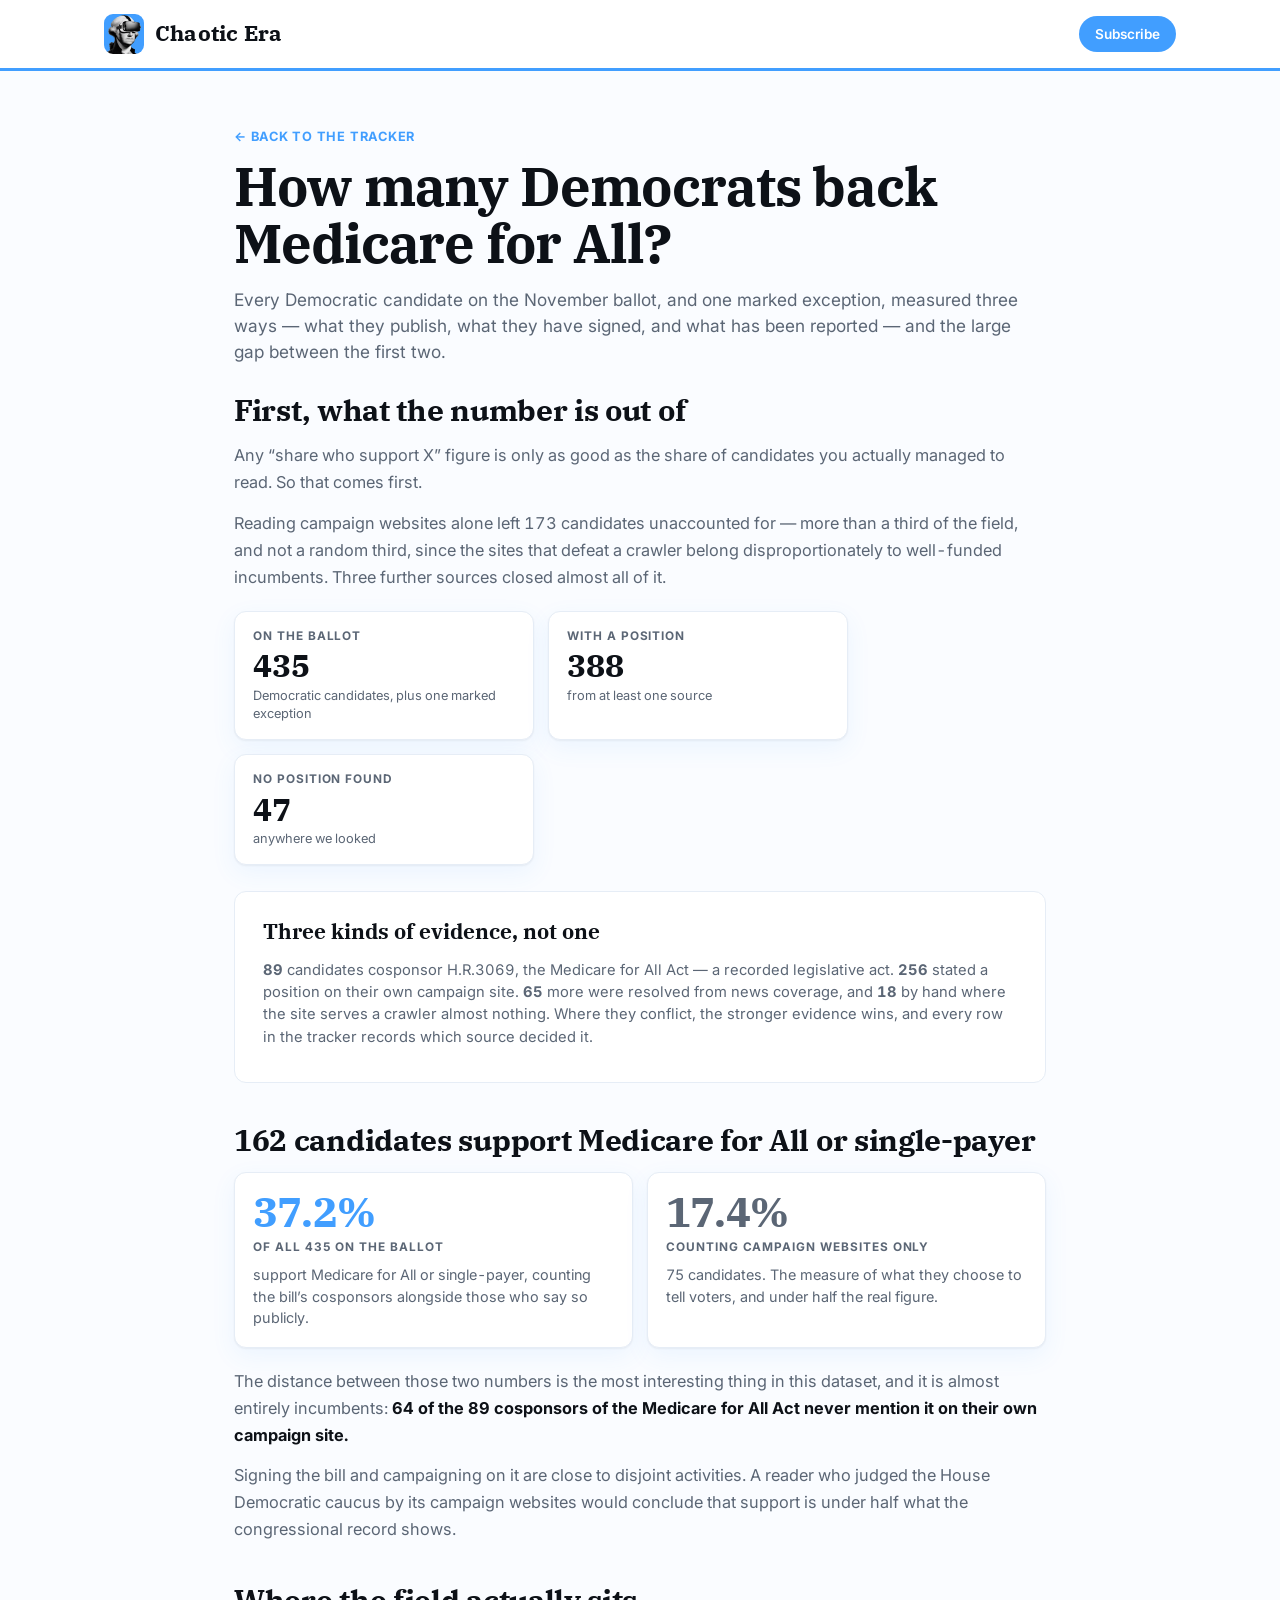
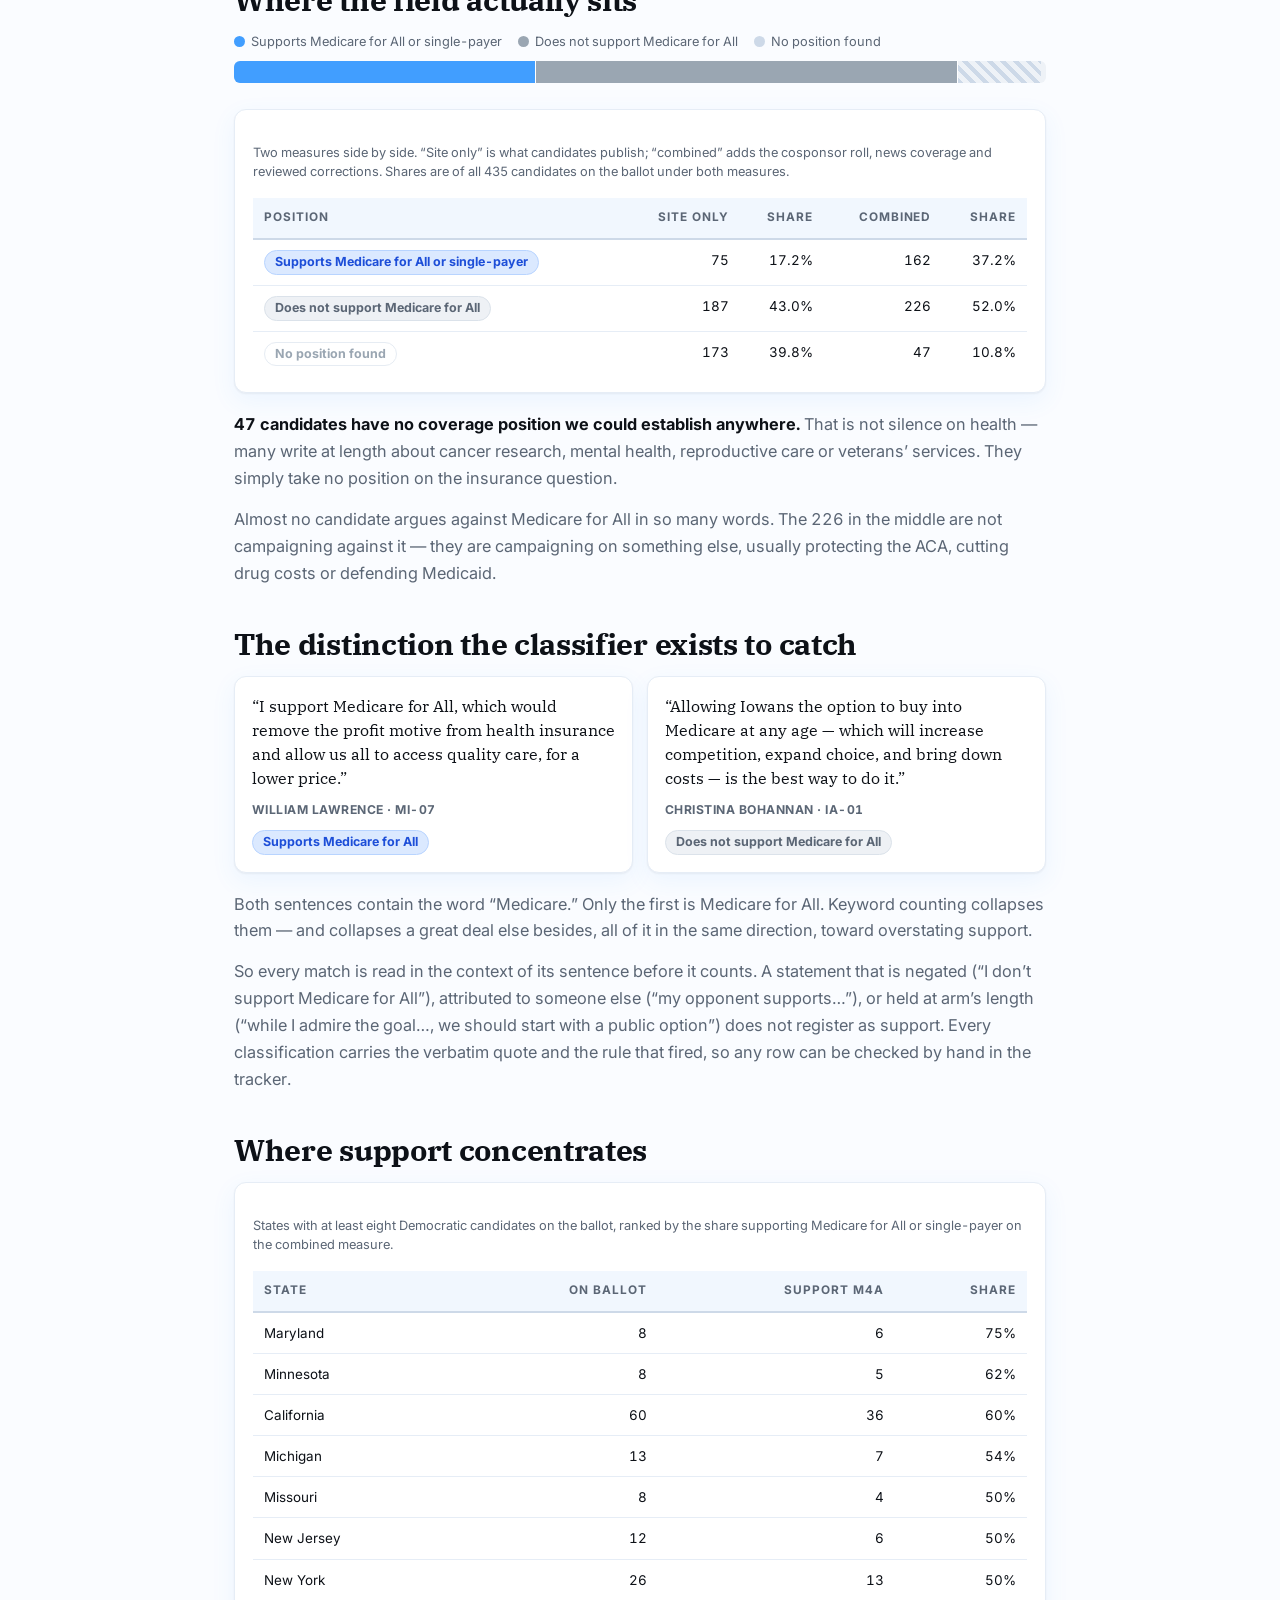
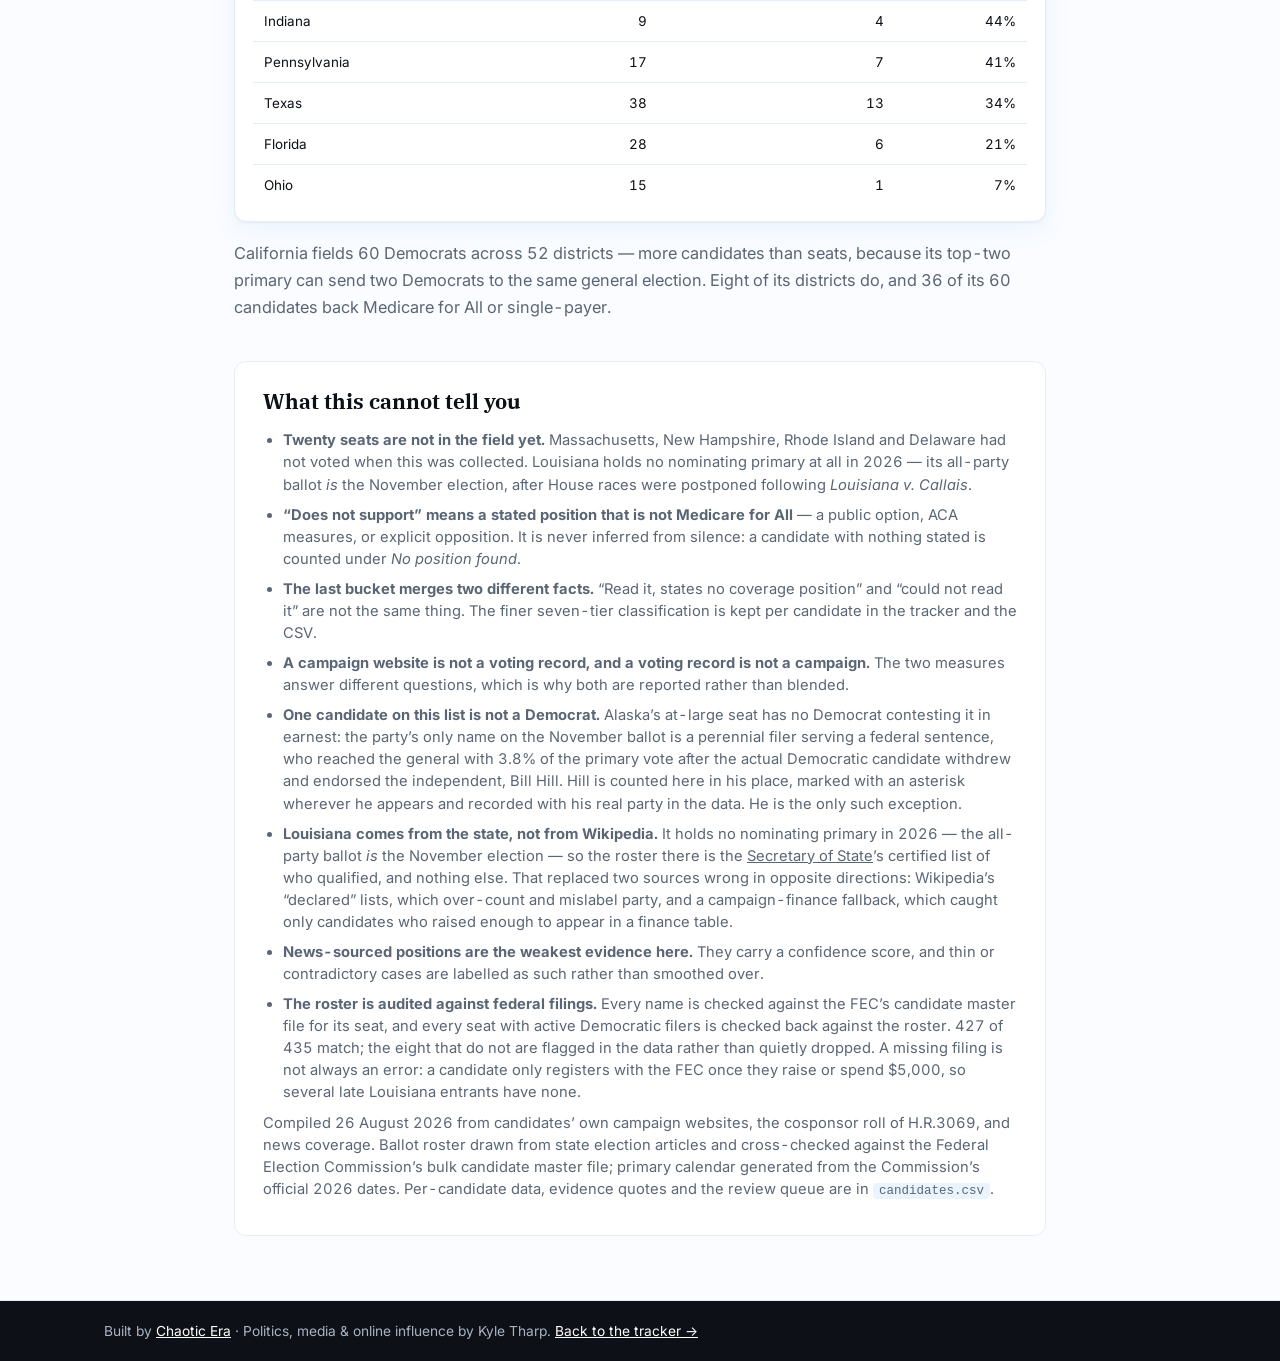
==== docs/analysis.html @ 7971f234 "Record Sylvia Garcia as not supporting Medicare for All She is not a cosponsor of H.R.3069, which th" ====
<!doctype html>
<html lang="en">
  <head>
    <meta charset="utf-8" />
    <meta name="viewport" content="width=device-width, initial-scale=1" />
    <title>How Many Democrats Back Medicare for All? · Chaotic Era</title>
    <meta
      name="description"
      content="Where Democratic U.S. House candidates stand on Medicare for All in November 2026, measured across campaign sites, the cosponsor roll and news coverage."
    />
    <link rel="icon" href="assets/logo.png" />
    <link rel="preconnect" href="https://fonts.googleapis.com" />
    <link rel="preconnect" href="https://fonts.gstatic.com" crossorigin />
    <link
      href="https://fonts.googleapis.com/css2?family=IBM+Plex+Serif:wght@500;600;700&family=Inter:wght@400;500;600;700&display=swap"
      rel="stylesheet"
    />
    <link rel="stylesheet" href="styles.css" />
    <style>
      main { max-width: 860px; }
      .prose p { font-size: 1.02rem; line-height: 1.65; color: var(--ink-soft); margin: 0 0 14px; }
      .prose p:last-child { margin-bottom: 0; }
      .prose strong { color: var(--ink); font-weight: 700; }
      section.block { margin: 0 0 40px; }
      h2.head {
        font-family: var(--serif); font-weight: 700; font-size: clamp(1.4rem, 3vw, 1.9rem);
        line-height: 1.15; letter-spacing: -0.01em; margin: 0 0 14px;
      }
      .figs { display: grid; grid-template-columns: repeat(auto-fit, minmax(240px, 1fr)); gap: 14px; margin: 0 0 20px; }
      .fig {
        background: var(--paper-card); border: 1px solid var(--line); border-radius: 12px;
        box-shadow: var(--shadow); padding: 18px; display: flex; flex-direction: column; gap: 7px;
      }
      .fig .big {
        font-family: var(--serif); font-weight: 700; font-size: 2.6rem; line-height: 1;
        letter-spacing: -0.02em; color: var(--accent); font-variant-numeric: tabular-nums;
      }
      .fig .big.muted { color: var(--ink-soft); }
      .fig .of { font-size: 0.74rem; text-transform: uppercase; letter-spacing: 0.08em; font-weight: 700; color: var(--ink-soft); }
      .fig .what { font-size: 0.9rem; color: var(--ink-soft); line-height: 1.5; }
      .quotes { display: grid; grid-template-columns: repeat(auto-fit, minmax(270px, 1fr)); gap: 14px; }
      .qcard {
        background: var(--paper-card); border: 1px solid var(--line); border-radius: 12px;
        box-shadow: var(--shadow); padding: 17px; display: flex; flex-direction: column; gap: 11px;
      }
      .qcard blockquote { margin: 0; font-family: var(--serif); font-size: 1rem; line-height: 1.5; color: var(--ink); }
      .qcard .who { font-size: 0.76rem; font-weight: 700; letter-spacing: 0.04em; color: var(--ink-soft); text-transform: uppercase; }
      .panel {
        background: var(--paper-card); border: 1px solid var(--line);
        border-radius: 12px; box-shadow: var(--shadow); padding: 8px 18px 16px;
      }
      .panel .cap { font-size: 0.8rem; color: var(--ink-soft); padding: 12px 0 4px; line-height: 1.5; }
      .backlink { font-size: 0.8rem; font-weight: 700; letter-spacing: 0.06em; text-transform: uppercase; color: var(--accent); text-decoration: none; }
      .backlink:hover { color: var(--accent-dark); }
    </style>
  </head>
  <body>
    <header class="masthead">
      <div class="masthead-inner">
        <a class="brand" href="https://chaoticera.news" target="_blank" rel="noopener">
          <img class="brand-logo" src="assets/logo.png" alt="Chaotic Era logo" width="40" height="40" />
          <span class="brand-name">Chaotic Era</span>
        </a>
        <a class="subscribe-btn" href="https://chaoticera.news/subscribe" target="_blank" rel="noopener">
          Subscribe
        </a>
      </div>
    </header>

    <main>
      <section class="hero">
        <p class="kicker"><a class="backlink" href="./">← Back to the tracker</a></p>
        <h1>How many Democrats back Medicare for All?</h1>
        <p class="dek">
          Every Democratic candidate on the November ballot, and one marked exception, measured three ways — what they publish,
          what they have signed, and what has been reported — and the large gap between the first two.
        </p>
      </section>

      <section class="block">
        <h2 class="head">First, what the number is out of</h2>
        <div class="prose">
          <p>
            Any “share who support X” figure is only as good as the share of candidates you actually
            managed to read. So that comes first.
          </p>
          <p>
            Reading campaign websites alone left 173 candidates unaccounted for — more than a third of
            the field, and not a random third, since the sites that defeat a crawler belong
            disproportionately to well-funded incumbents. Three further sources closed almost all of it.
          </p>
        </div>
        <section class="stats" style="margin-top:20px">
          <div class="stat"><span class="k">On the ballot</span><span class="v">435</span><span class="n">Democratic candidates, plus one marked exception</span></div>
          <div class="stat"><span class="k">With a position</span><span class="v">388</span><span class="n">from at least one source</span></div>
          <div class="stat"><span class="k">No position found</span><span class="v">47</span><span class="n">anywhere we looked</span></div>
        </section>
        <div class="methodology" style="margin-top:20px">
          <h2>Three kinds of evidence, not one</h2>
          <p>
            <strong>89</strong> candidates cosponsor H.R.3069, the Medicare for All Act — a recorded
            legislative act. <strong>256</strong> stated a position on their own campaign site.
            <strong>65</strong> more were resolved from news coverage, and <strong>18</strong> by hand
            where the site serves a crawler almost nothing. Where they conflict, the stronger evidence
            wins, and every row in the tracker records which source decided it.
          </p>
        </div>
      </section>

      <section class="block">
        <h2 class="head">162 candidates support Medicare for All or single-payer</h2>
        <div class="figs">
          <div class="fig">
            <span class="big">37.2%</span>
            <span class="of">of all 435 on the ballot</span>
            <span class="what">
              support Medicare for All or single-payer, counting the bill’s cosponsors alongside those
              who say so publicly.
            </span>
          </div>
          <div class="fig">
            <span class="big muted">17.4%</span>
            <span class="of">counting campaign websites only</span>
            <span class="what">
              75 candidates. The measure of what they choose to tell voters, and under half the real
              figure.
            </span>
          </div>
        </div>
        <div class="prose">
          <p>
            The distance between those two numbers is the most interesting thing in this dataset, and
            it is almost entirely incumbents:
            <strong>64 of the 89 cosponsors of the Medicare for All Act never mention it on their own
            campaign site.</strong>
          </p>
          <p>
            Signing the bill and campaigning on it are close to disjoint activities. A reader who
            judged the House Democratic caucus by its campaign websites would conclude that support is
            under half what the congressional record shows.
          </p>
        </div>
      </section>

      <section class="block">
        <h2 class="head">Where the field actually sits</h2>
        <div class="chart-legend">
          <span class="lg"><i class="dot" style="background:var(--accent)"></i>Supports Medicare for All or single-payer</span>
          <span class="lg"><i class="dot" style="background:#9aa6b2"></i>Does not support Medicare for All</span>
          <span class="lg"><i class="dot" style="background:#cdd9e8"></i>No position found</span>
        </div>
        <div class="sumrow" style="padding-top:0">
          <div class="sumrow-track" role="img" aria-label="435 candidates: 162 support Medicare for All or single-payer, 226 do not support it, 47 no position found.">
            <span class="sumseg seg-supports_m4a" style="width:37.24%"></span>
            <span class="sumseg seg-does_not_support_m4a" style="width:51.95%"></span>
            <span class="sumseg seg-no_position_found" style="width:10.19%"></span>
          </div>
        </div>

        <div class="panel" style="margin-top:16px">
          <p class="cap">
            Two measures side by side. “Site only” is what candidates publish; “combined” adds the
            cosponsor roll, news coverage and reviewed corrections. Shares are of all 435 candidates
            on the ballot under both measures.
          </p>
          <table>
            <thead>
              <tr>
                <th>Position</th>
                <th class="num">Site only</th>
                <th class="num">Share</th>
                <th class="num">Combined</th>
                <th class="num">Share</th>
              </tr>
            </thead>
            <tbody>
              <tr>
                <td><span class="pos pos-supports_m4a">Supports Medicare for All or single-payer</span></td>
                <td class="num">75</td><td class="num">17.2%</td><td class="num">162</td><td class="num">37.2%</td>
              </tr>
              <tr>
                <td><span class="pos pos-does_not_support_m4a">Does not support Medicare for All</span></td>
                <td class="num">187</td><td class="num">43.0%</td><td class="num">226</td><td class="num">52.0%</td>
              </tr>
              <tr>
                <td><span class="pos pos-no_position_found">No position found</span></td>
                <td class="num">173</td><td class="num">39.8%</td><td class="num">47</td><td class="num">10.8%</td>
              </tr>
            </tbody>
          </table>
        </div>

        <div class="prose" style="margin-top:18px">
          <p>
            <strong>47 candidates have no coverage position we could establish anywhere.</strong> That
            is not silence on health — many write at length about cancer research, mental health,
            reproductive care or veterans’ services. They simply take no position on the insurance
            question.
          </p>
          <p>
            Almost no candidate argues against Medicare for All in so many words. The 226 in the middle
            are not campaigning against it — they are campaigning on something else, usually protecting
            the ACA, cutting drug costs or defending Medicaid.
          </p>
        </div>
      </section>

      <section class="block">
        <h2 class="head">The distinction the classifier exists to catch</h2>
        <div class="quotes">
          <div class="qcard">
            <blockquote>
              “I support Medicare for All, which would remove the profit motive from health insurance
              and allow us all to access quality care, for a lower price.”
            </blockquote>
            <span class="who">William Lawrence · MI-07</span>
            <span class="pos pos-supports_m4a" style="align-self:flex-start">Supports Medicare for All</span>
          </div>
          <div class="qcard">
            <blockquote>
              “Allowing Iowans the option to buy into Medicare at any age — which will increase
              competition, expand choice, and bring down costs — is the best way to do it.”
            </blockquote>
            <span class="who">Christina Bohannan · IA-01</span>
            <span class="pos pos-does_not_support_m4a" style="align-self:flex-start">Does not support Medicare for All</span>
          </div>
        </div>
        <div class="prose" style="margin-top:18px">
          <p>
            Both sentences contain the word “Medicare.” Only the first is Medicare for All. Keyword
            counting collapses them — and collapses a great deal else besides, all of it in the same
            direction, toward overstating support.
          </p>
          <p>
            So every match is read in the context of its sentence before it counts. A statement that is
            negated (“I don’t support Medicare for All”), attributed to someone else (“my opponent
            supports…”), or held at arm’s length (“while I admire the goal…, we should start with a
            public option”) does not register as support. Every classification carries the verbatim
            quote and the rule that fired, so any row can be checked by hand in the tracker.
          </p>
        </div>
      </section>

      <section class="block">
        <h2 class="head">Where support concentrates</h2>
        <div class="panel">
          <p class="cap">
            States with at least eight Democratic candidates on the ballot, ranked by the share
            supporting Medicare for All or single-payer on the combined measure.
          </p>
          <table>
            <thead>
              <tr><th>State</th><th class="num">On ballot</th><th class="num">Support M4A</th><th class="num">Share</th></tr>
            </thead>
            <tbody>
              <tr><td>Maryland</td><td class="num">8</td><td class="num">6</td><td class="num">75%</td></tr>
              <tr><td>Minnesota</td><td class="num">8</td><td class="num">5</td><td class="num">62%</td></tr>
              <tr><td>California</td><td class="num">60</td><td class="num">36</td><td class="num">60%</td></tr>
              <tr><td>Michigan</td><td class="num">13</td><td class="num">7</td><td class="num">54%</td></tr>
              <tr><td>Missouri</td><td class="num">8</td><td class="num">4</td><td class="num">50%</td></tr>
              <tr><td>New Jersey</td><td class="num">12</td><td class="num">6</td><td class="num">50%</td></tr>
              <tr><td>New York</td><td class="num">26</td><td class="num">13</td><td class="num">50%</td></tr>
              <tr><td>Indiana</td><td class="num">9</td><td class="num">4</td><td class="num">44%</td></tr>
              <tr><td>Pennsylvania</td><td class="num">17</td><td class="num">7</td><td class="num">41%</td></tr>
              <tr><td>Texas</td><td class="num">38</td><td class="num">13</td><td class="num">34%</td></tr>
              <tr><td>Florida</td><td class="num">28</td><td class="num">6</td><td class="num">21%</td></tr>
              <tr><td>Ohio</td><td class="num">15</td><td class="num">1</td><td class="num">7%</td></tr>
            </tbody>
          </table>
        </div>
        <div class="prose" style="margin-top:18px">
          <p>
            California fields 60 Democrats across 52 districts — more candidates than seats, because
            its top-two primary can send two Democrats to the same general election. Eight of its
            districts do, and 36 of its 60 candidates back Medicare for All or single-payer.
          </p>
        </div>
      </section>

      <section class="methodology">
        <h2>What this cannot tell you</h2>
        <ul>
          <li>
            <strong>Twenty seats are not in the field yet.</strong> Massachusetts, New Hampshire, Rhode
            Island and Delaware had not voted when this was collected. Louisiana holds no nominating
            primary at all in 2026 — its all-party ballot <em>is</em> the November election, after House
            races were postponed following <em>Louisiana v. Callais</em>.
          </li>
          <li>
            <strong>“Does not support” means a stated position that is not Medicare for All</strong> — a
            public option, ACA measures, or explicit opposition. It is never inferred from silence: a
            candidate with nothing stated is counted under <em>No position found</em>.
          </li>
          <li>
            <strong>The last bucket merges two different facts.</strong> “Read it, states no coverage
            position” and “could not read it” are not the same thing. The finer seven-tier
            classification is kept per candidate in the tracker and the CSV.
          </li>
          <li>
            <strong>A campaign website is not a voting record, and a voting record is not a campaign.</strong>
            The two measures answer different questions, which is why both are reported rather than blended.
          </li>
          <li>
            <strong>One candidate on this list is not a Democrat.</strong> Alaska’s at-large seat has
            no Democrat contesting it in earnest: the party’s only name on the November ballot is a
            perennial filer serving a federal sentence, who reached the general with 3.8% of the
            primary vote after the actual Democratic candidate withdrew and endorsed the independent,
            Bill Hill. Hill is counted here in his place, marked with an asterisk wherever he appears
            and recorded with his real party in the data. He is the only such exception.
          </li>
          <li>
            <strong>Louisiana comes from the state, not from Wikipedia.</strong> It holds no
            nominating primary in 2026 — the all-party ballot <em>is</em> the November election — so
            the roster there is the
            <a href="https://voterportal.sos.la.gov/candidateinquiry" target="_blank" rel="noopener">Secretary
            of State</a>’s certified list of who qualified, and nothing else. That replaced two
            sources wrong in opposite directions: Wikipedia’s “declared” lists, which over-count and
            mislabel party, and a campaign-finance fallback, which caught only candidates who raised
            enough to appear in a finance table.
          </li>
          <li>
            <strong>News-sourced positions are the weakest evidence here.</strong> They carry a confidence
            score, and thin or contradictory cases are labelled as such rather than smoothed over.
          </li>
          <li>
            <strong>The roster is audited against federal filings.</strong> Every name is checked
            against the FEC’s candidate master file for its seat, and every seat with active
            Democratic filers is checked back against the roster. 427 of 435 match; the eight that
            do not are flagged in the data rather than quietly dropped. A missing filing is not
            always an error: a candidate only registers with the FEC once they raise or spend
            $5,000, so several late Louisiana entrants have none.
          </li>
        </ul>
        <p class="footnote">
          Compiled 26 August 2026 from candidates’ own campaign websites, the cosponsor roll of
          H.R.3069, and news coverage. Ballot roster drawn from state election articles and
          cross-checked against the Federal Election Commission’s bulk candidate master file;
          primary calendar generated from the Commission’s official 2026 dates.
          Per-candidate data, evidence quotes and the review queue are in <code>candidates.csv</code>.
        </p>
      </section>
    </main>

    <footer class="site-footer">
      <p>
        Built by <a href="https://chaoticera.news" target="_blank" rel="noopener">Chaotic Era</a> ·
        Politics, media &amp; online influence by Kyle Tharp.
        <a href="./">Back to the tracker →</a>
      </p>
    </footer>
  </body>
</html>
---- docs/styles.css ----
/* ============================================================
   Chaotic Era — Medicare for All Tracker
   Brand tokens mirror the Chaotic Era YouTube Politics
   Leaderboard so the two dashboards read as one publication.
   Keep this block in sync with that site.
   ============================================================ */
:root {
  --ink: #0d1117;          /* near-black text */
  --ink-soft: #5b6675;     /* muted cool gray */
  --paper: #fafcff;        /* Chaotic Era background */
  --paper-card: #ffffff;
  --line: #e6edf6;
  --line-strong: #cdd9e8;
  --accent: #419eff;       /* Chaotic Era blue */
  --accent-dark: #2486ec;  /* hover / links */
  --accent-soft: #eaf4ff;
  --gold: #d9a441;
  --shadow: 0 1px 2px rgba(13, 17, 23, 0.05), 0 8px 24px rgba(65, 158, 255, 0.08);
  --serif: "IBM Plex Serif", Georgia, "Times New Roman", serif;
  --sans: "Inter", -apple-system, BlinkMacSystemFont, "Segoe UI", Helvetica, Arial, sans-serif;
}

* { box-sizing: border-box; }
html { -webkit-text-size-adjust: 100%; }
body {
  margin: 0;
  font-family: var(--sans);
  color: var(--ink);
  background: var(--paper);
  line-height: 1.5;
  font-feature-settings: "tnum" 1;
}
a { color: inherit; }

/* ---------- Masthead ---------- */
.masthead { background: var(--paper-card); color: var(--ink); border-bottom: 3px solid var(--accent); }
.masthead-inner {
  max-width: 1120px; margin: 0 auto; padding: 14px 24px;
  display: flex; align-items: center; justify-content: space-between;
}
.brand { display: inline-flex; align-items: center; gap: 11px; text-decoration: none; color: var(--ink); }
.brand-logo { width: 40px; height: 40px; border-radius: 9px; display: block; object-fit: cover; }
.brand-name { font-family: var(--serif); font-weight: 700; font-size: 1.35rem; letter-spacing: 0.01em; line-height: 1; }
.subscribe-btn {
  background: var(--accent); color: #fff; text-decoration: none; font-weight: 600;
  font-size: 0.85rem; padding: 8px 16px; border-radius: 999px; transition: background 0.15s ease;
}
.subscribe-btn:hover { background: var(--accent-dark); }

/* ---------- Layout ---------- */
main { max-width: 1120px; margin: 0 auto; padding: 0 24px 64px; }

/* ---------- Hero ---------- */
.hero { padding: 56px 0 28px; }
.kicker {
  text-transform: uppercase; letter-spacing: 0.16em; font-size: 0.72rem;
  font-weight: 700; color: var(--accent); margin: 0 0 12px;
}
.hero h1 {
  font-family: var(--serif); font-weight: 700; font-size: clamp(2.1rem, 5vw, 3.4rem);
  line-height: 1.04; letter-spacing: -0.02em; margin: 0 0 16px;
}
.dek { font-size: 1.08rem; color: var(--ink-soft); margin: 0; max-width: 72ch; }

/* ---------- Stat cards ---------- */
.stats { display: grid; grid-template-columns: repeat(auto-fit, minmax(210px, 300px)); gap: 14px; margin-bottom: 26px; }
.stat {
  background: var(--paper-card); border: 1px solid var(--line); border-radius: 12px;
  box-shadow: var(--shadow); padding: 16px 18px; display: flex; flex-direction: column; gap: 4px;
}
.stat .k {
  font-size: 0.74rem; text-transform: uppercase; letter-spacing: 0.08em;
  font-weight: 700; color: var(--ink-soft);
}
.stat .v {
  font-family: var(--serif); font-weight: 700; font-size: 2rem;
  line-height: 1.05; font-variant-numeric: tabular-nums;
}
.stat .n { font-size: 0.8rem; color: var(--ink-soft); line-height: 1.4; }

/* ---------- Controls ---------- */
.controls {
  display: flex; flex-wrap: wrap; gap: 16px; align-items: center; justify-content: space-between;
  border-top: 1px solid var(--line); padding-top: 20px; margin-bottom: 18px;
}
.tools { display: flex; align-items: center; gap: 12px; flex-wrap: wrap; }
.search {
  font-family: var(--sans); font-size: 0.92rem; padding: 9px 14px;
  border: 1px solid var(--line-strong); border-radius: 8px; background: var(--paper-card);
  min-width: 240px; color: var(--ink);
}
.search:focus { outline: 2px solid var(--accent); outline-offset: 1px; border-color: transparent; }
select {
  font-family: var(--sans); font-size: 0.92rem; padding: 9px 12px;
  border: 1px solid var(--line-strong); border-radius: 8px; background: var(--paper-card); color: var(--ink);
}
select:focus, button:focus-visible, .tab:focus-visible, tr:focus-visible {
  outline: 2px solid var(--accent); outline-offset: 1px;
}
.btn {
  font-family: var(--sans); font-size: 0.92rem; font-weight: 600; padding: 9px 16px; cursor: pointer;
  border: 1px solid var(--line-strong); border-radius: 8px; background: var(--paper-card); color: var(--ink-soft);
}
.btn:hover { color: var(--ink); border-color: var(--accent); }
.meta { font-size: 0.8rem; color: var(--ink-soft); }
.meta b { color: var(--ink); font-variant-numeric: tabular-nums; }

/* Pill tab group, used for the bucket filter. */
.tabs { display: inline-flex; gap: 4px; background: var(--accent-soft); padding: 4px; border-radius: 999px; flex-wrap: wrap; }
.tab {
  border: 0; background: transparent; font-family: var(--sans); font-weight: 600; font-size: 0.88rem;
  color: var(--ink-soft); padding: 8px 16px; border-radius: 999px; cursor: pointer; transition: all 0.15s ease;
  display: inline-flex; align-items: center; gap: 7px;
}
.tab:hover { color: var(--ink); }
.tab[aria-pressed="true"] { background: var(--accent); color: #fff; }
.tab .ct { font-variant-numeric: tabular-nums; opacity: 0.7; }
.tab[aria-pressed="true"] .ct { opacity: 0.85; }

/* ---------- Table ---------- */
.table-wrap {
  background: var(--paper-card); border: 1px solid var(--line); border-radius: 12px;
  box-shadow: var(--shadow); max-height: 2100px; overflow-y: auto;
  /* overflow-x must be auto, not hidden: the table is wider than a phone, and
     hiding the overflow clipped the Position pill with no way to reach it. */
  overflow-x: auto;
}
table { width: 100%; border-collapse: collapse; }
thead th {
  text-align: left; font-size: 0.74rem; text-transform: uppercase; letter-spacing: 0.08em;
  color: var(--ink-soft); font-weight: 700; padding: 11px; background: #f1f7fe;
  border-bottom: 2px solid var(--line-strong); white-space: nowrap; position: sticky; top: 0; z-index: 1;
}
th.num, td.num { text-align: right; font-variant-numeric: tabular-nums; }
th.sortable { cursor: pointer; user-select: none; }
th.sortable:hover { color: var(--ink); }
th.sortable::after { content: "↕"; opacity: 0.35; margin-left: 6px; font-size: 0.8em; }
th.sortable[aria-sort="ascending"]::after { content: "↑"; opacity: 1; color: var(--accent); }
th.sortable[aria-sort="descending"]::after { content: "↓"; opacity: 1; color: var(--accent); }
tbody td { padding: 10px 11px; border-bottom: 1px solid var(--line); font-size: 0.84rem; vertical-align: top; }
tbody tr:last-child td { border-bottom: 0; }
tbody tr.r { cursor: pointer; }
tbody tr.r:hover { background: #f4f9ff; }
.cand-name { font-weight: 600; }
.dist { color: var(--ink-soft); font-variant-numeric: tabular-nums; white-space: nowrap; }
.show-s { display: none; }
.pub-link { color: var(--accent-dark); text-decoration: none; word-break: break-word; }
.pub-link:hover { text-decoration: underline; }

/* ---------- Position pills ----------
   Mirrors the Leaderboard's lean pills: tinted fill, matching text, soft border. */
.pos {
  display: inline-block; font-size: 0.78rem; font-weight: 700; padding: 2px 10px;
  border-radius: 999px; border: 1px solid transparent; white-space: nowrap;
}
.pos-supports_m4a         { background: #dbe9ff; color: #1d4ed8; border-color: #b8d4ff; }
.pos-does_not_support_m4a { background: #eef1f5; color: #5b6675; border-color: #dbe2ea; }
.pos-no_position_found    { background: transparent; color: #9aa6b2; border-color: #e6ecf3; }

/* ---------- Cook Political Report race ratings ----------
   The Cook Political Report's rating for the district, not this project's, and
   not a statement about the candidate. Same tinted-fill recipe as the position
   pills, on the conventional partisan ramp: blue for Democratic-leaning seats,
   red for Republican-leaning, neutral for a toss-up. Every step keeps dark text
   on a light tint rather than reversing out of a saturated fill, so the two
   ends of the scale stay legible at the same weight. */
.cook {
  display: inline-block; font-size: 0.74rem; font-weight: 700; padding: 2px 9px;
  border-radius: 999px; border: 1px solid transparent; white-space: nowrap;
  font-variant-numeric: tabular-nums;
}
.cook-solid-d  { background: #d3d5fb; color: #2b2f8f; border-color: #b4b8f4; }
.cook-likely-d { background: #e2e4fd; color: #3a3fa8; border-color: #c9ccf7; }
.cook-lean-d   { background: #eef0fe; color: #5257bd; border-color: #dcdefa; }
.cook-tilt-d   { background: #f6f7ff; color: #6b70c9; border-color: #e8e9fc; }
.cook-toss-up  { background: #f2efe6; color: #7a6a45; border-color: #e4dcc9; }
.cook-tilt-r   { background: #fff3f3; color: #c4534f; border-color: #fbdcdc; }
.cook-lean-r   { background: #ffe9e9; color: #c0392f; border-color: #fbcfcf; }
.cook-likely-r { background: #ffdada; color: #ab2b22; border-color: #f8bcbc; }
.cook-solid-r  { background: #ffc9c9; color: #8f1d17; border-color: #f5a9a9; }

/* Marks a roster entry who is not a Democrat. Deliberately small and quiet:
   it flags an exception without competing with the candidate's name. */
.party-mark {
  color: var(--accent-dark); font-weight: 700; text-decoration: none;
  margin-left: 3px; font-size: 0.9em; vertical-align: super; line-height: 0;
}
.party-mark:hover { text-decoration: underline; }
.tablenote {
  margin: 10px 2px 0; font-size: 0.82rem; color: var(--ink-soft); max-width: 78ch;
  line-height: 1.5;
}
.tablenote:empty { display: none; }

/* Finer tier pills, used only inside an expanded row. */
.tier { display: inline-block; font-size: 0.76rem; font-weight: 600; padding: 2px 9px;
        border-radius: 999px; border: 1px solid var(--line-strong); color: var(--ink-soft); background: #f7fafd; }

.empty { padding: 28px 16px; text-align: center; color: var(--ink-soft); }

/* ---------- Expanded row ---------- */
tr.detail td { background: #f7fbff; padding: 0; border-bottom: 1px solid var(--line); }
.dbody { padding: 16px 18px; display: flex; flex-direction: column; gap: 13px; max-width: 940px; }
.dgrid { display: grid; grid-template-columns: repeat(auto-fit, minmax(200px, 1fr)); gap: 13px; }
.dfield { display: flex; flex-direction: column; gap: 3px; min-width: 0; }
.dfield .k { font-size: 0.7rem; text-transform: uppercase; letter-spacing: 0.08em; font-weight: 700; color: var(--ink-soft); }
.dfield .v { font-size: 0.86rem; color: var(--ink-soft); word-break: break-word; }
blockquote.q {
  margin: 0; padding: 12px 15px; background: var(--paper-card);
  border: 1px solid var(--line); border-left: 3px solid var(--accent); border-radius: 0 8px 8px 0;
  font-family: var(--serif); font-size: 0.98rem; line-height: 1.5; color: var(--ink);
}
.qmeta { font-size: 0.74rem; color: var(--ink-soft); margin-top: 7px; }
.flag {
  font-size: 0.83rem; color: #6b4e16; background: #fff8e8;
  border: 1px solid var(--gold); border-radius: 8px; padding: 9px 12px;
}
.srcs { display: flex; flex-direction: column; gap: 3px; font-size: 0.83rem; }

/* ---------- Methodology ---------- */
.methodology {
  margin-top: 40px; padding: 24px 28px; background: var(--paper-card);
  border: 1px solid var(--line); border-radius: 12px;
}
.methodology h2 { font-family: var(--serif); font-size: 1.3rem; margin: 0 0 12px; }
.methodology ul { margin: 0; padding-left: 20px; color: var(--ink-soft); }
.methodology li { margin-bottom: 8px; font-size: 0.92rem; }
.methodology p { color: var(--ink-soft); font-size: 0.92rem; margin: 0 0 10px; }
.methodology code { background: var(--accent-soft); padding: 1px 6px; border-radius: 4px; font-size: 0.85em; }
.footnote { margin: 14px 0 0; font-size: 0.84rem; color: var(--ink-soft); }

/* ---------- Composition bar ---------- */
.sumrow { display: flex; align-items: center; gap: 14px; padding: 10px 0; }
.sumrow-track { flex: 1 1 auto; display: flex; height: 22px; border-radius: 6px; overflow: hidden; background: #eef2f7; }
.sumseg { height: 100%; border-right: 1.5px solid var(--paper-card); }
.sumseg:last-child { border-right: 0; }
.seg-supports_m4a         { background: var(--accent); }
.seg-does_not_support_m4a { background: #9aa6b2; }
.seg-no_position_found    { background: repeating-linear-gradient(45deg, #cdd9e8 0 4px, #eef2f7 4px 9px); }
.chart-legend { display: flex; flex-wrap: wrap; align-items: center; gap: 6px 16px; font-size: 0.8rem; color: var(--ink-soft); margin-bottom: 10px; }
.chart-legend .lg { display: inline-flex; align-items: center; gap: 6px; }
.chart-legend .dot { width: 11px; height: 11px; border-radius: 50%; display: inline-block; }

/* ---------- Footer ---------- */
.site-footer { border-top: 1px solid var(--line); background: var(--ink); color: #aab4c0; }
.site-footer p { max-width: 1120px; margin: 0 auto; padding: 20px 24px; font-size: 0.86rem; }
.site-footer a { color: #fff; }

@media (prefers-reduced-motion: reduce) { * { transition: none !important; } }
@media (max-width: 760px) {
  .hide-s { display: none; }
  .show-s { display: block; margin-top: 4px; }
  .controls { justify-content: flex-start; }
  /* The rating loses its own column here and stacks under the district code,
     so Position - the column this page exists for - keeps its width. */
  .cook { font-size: 0.7rem; padding: 1px 7px; }
}
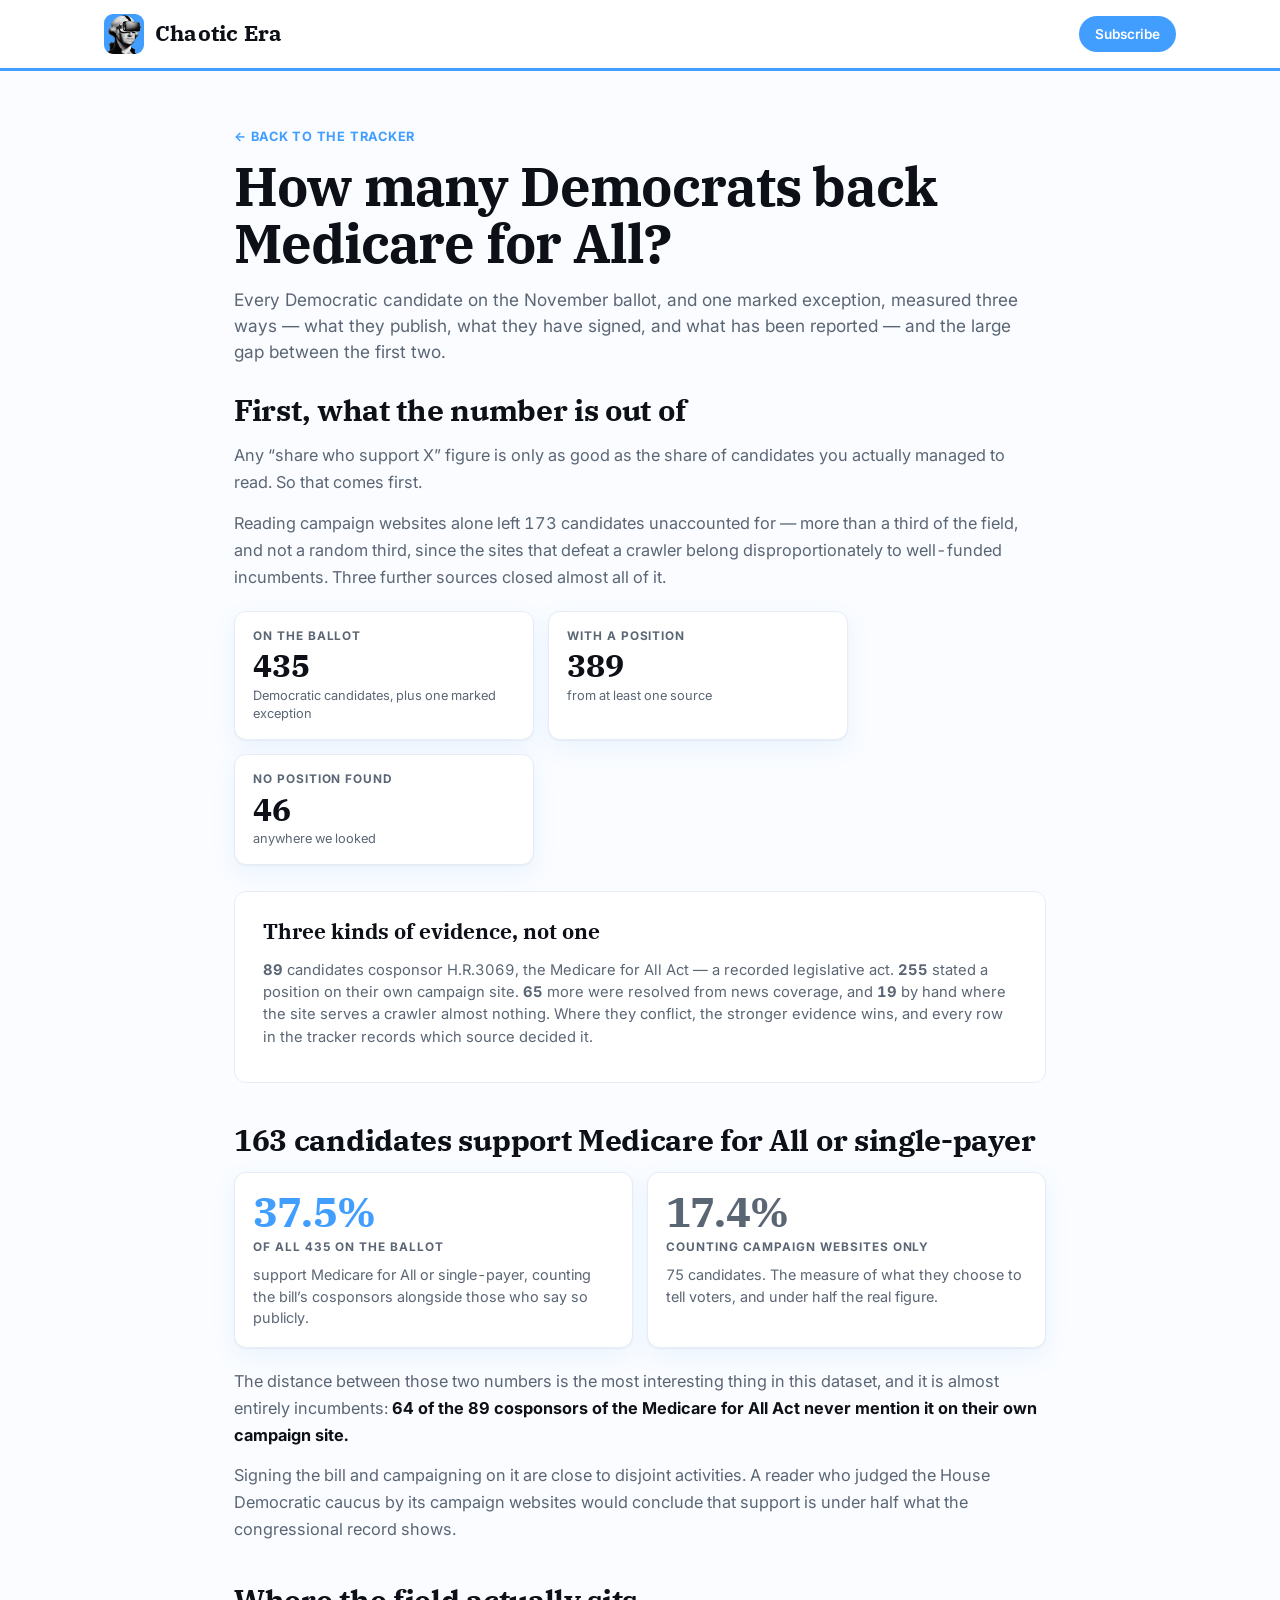
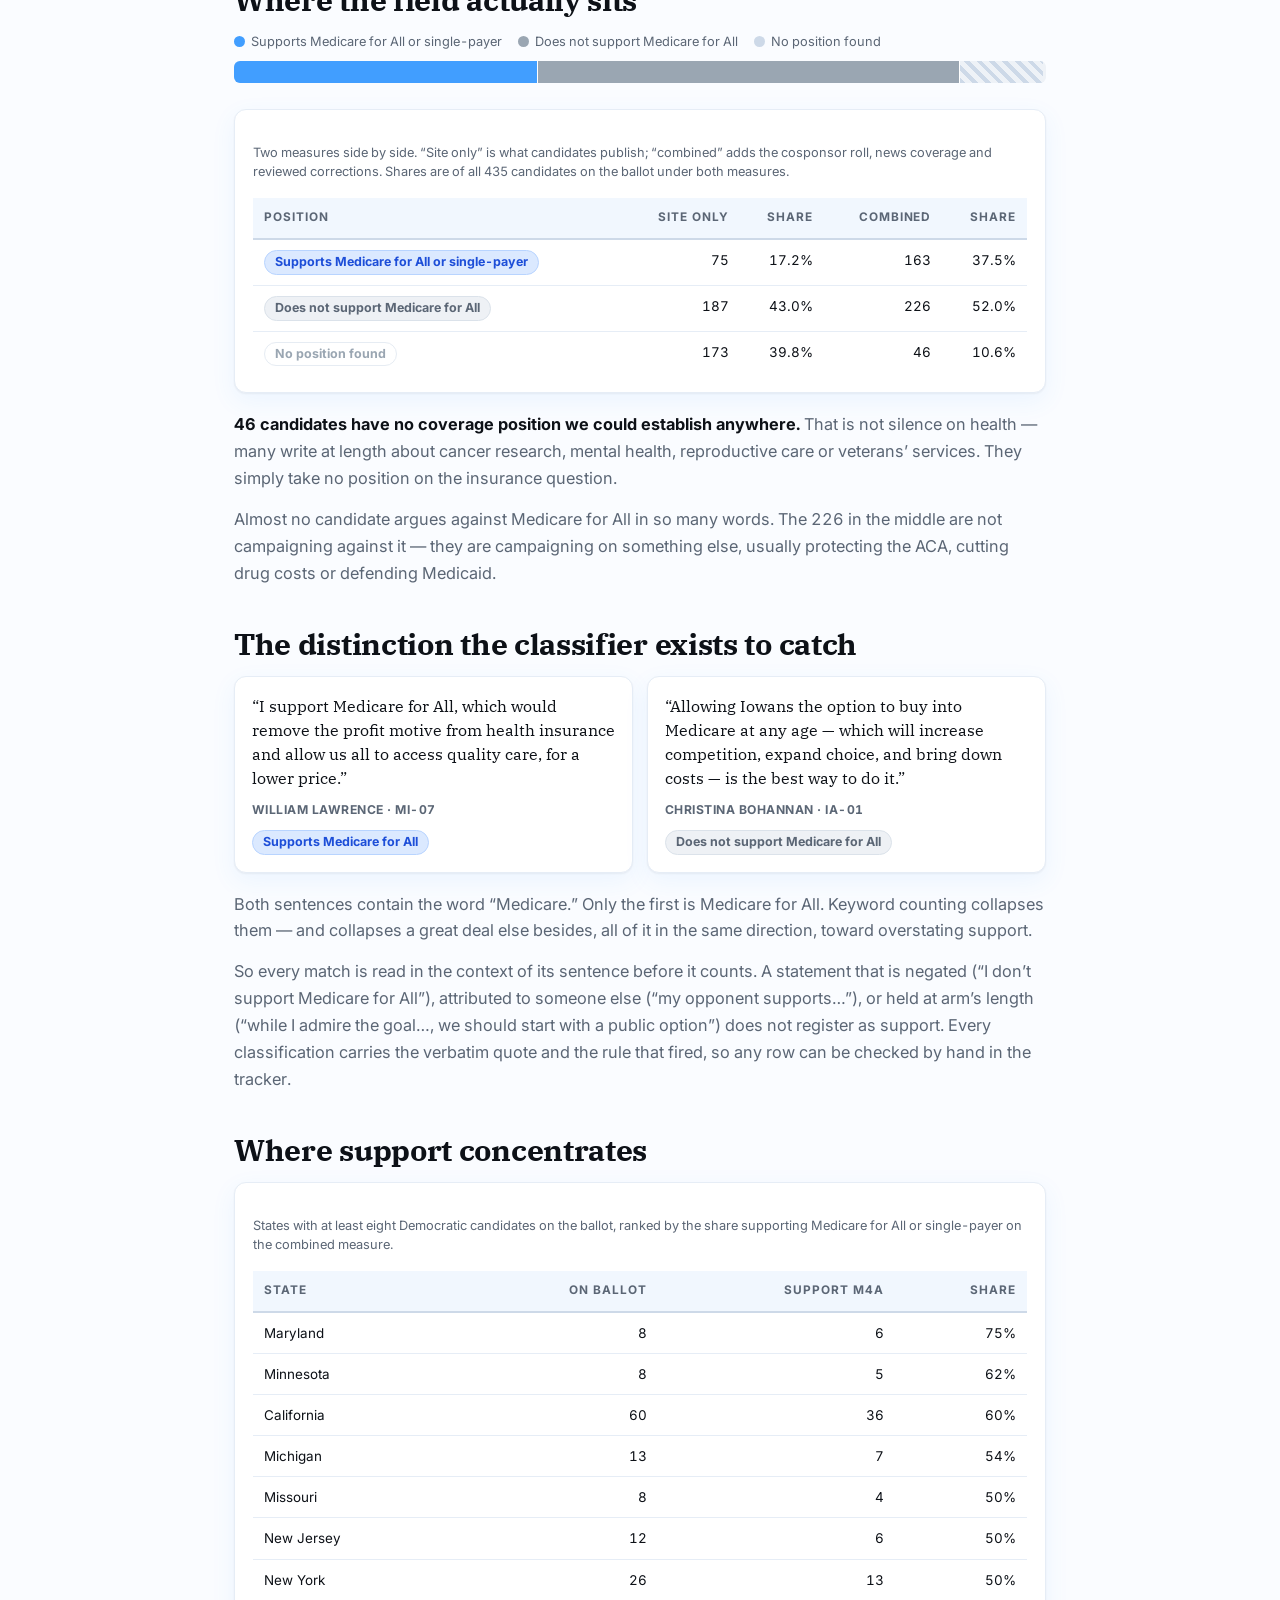
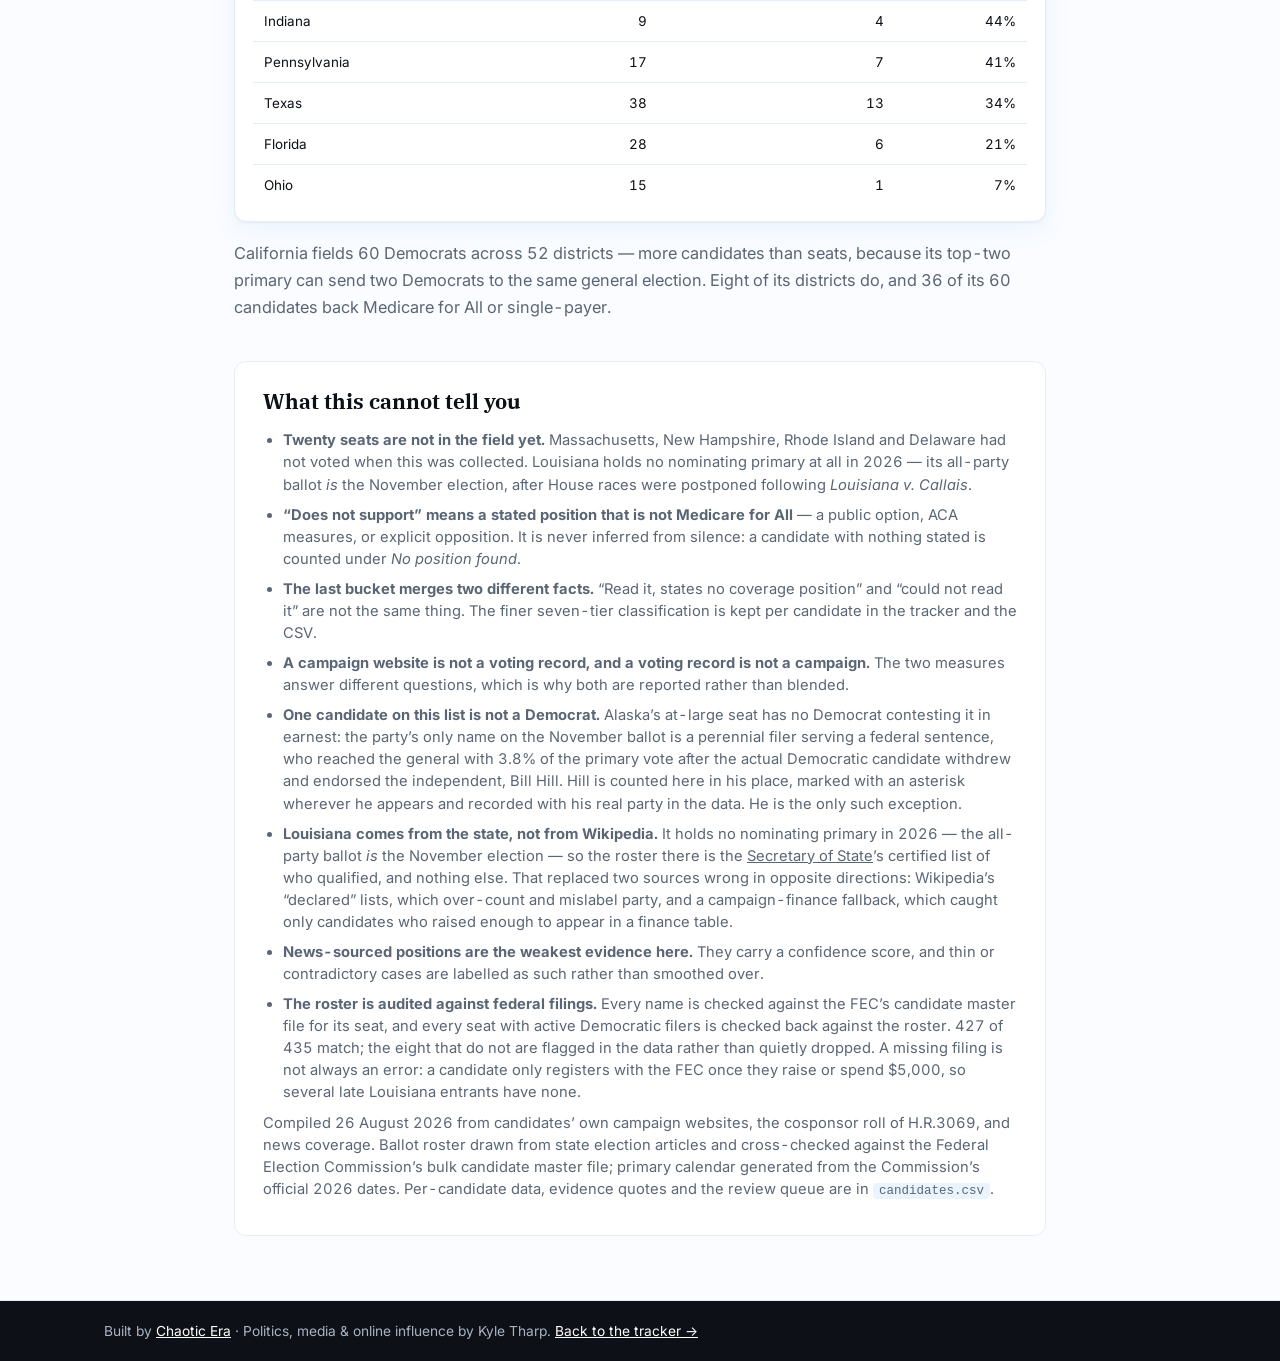
==== commit 1bfe15d6: "Record Frederick Haynes III as supporting Medicare for All He campaigned on it, and three independen" ====
--- a/docs/analysis.html
+++ b/docs/analysis.html
@@ -92,15 +92,15 @@
         </div>
         <section class="stats" style="margin-top:20px">
           <div class="stat"><span class="k">On the ballot</span><span class="v">435</span><span class="n">Democratic candidates, plus one marked exception</span></div>
-          <div class="stat"><span class="k">With a position</span><span class="v">388</span><span class="n">from at least one source</span></div>
-          <div class="stat"><span class="k">No position found</span><span class="v">47</span><span class="n">anywhere we looked</span></div>
+          <div class="stat"><span class="k">With a position</span><span class="v">389</span><span class="n">from at least one source</span></div>
+          <div class="stat"><span class="k">No position found</span><span class="v">46</span><span class="n">anywhere we looked</span></div>
         </section>
         <div class="methodology" style="margin-top:20px">
           <h2>Three kinds of evidence, not one</h2>
           <p>
             <strong>89</strong> candidates cosponsor H.R.3069, the Medicare for All Act — a recorded
-            legislative act. <strong>256</strong> stated a position on their own campaign site.
-            <strong>65</strong> more were resolved from news coverage, and <strong>18</strong> by hand
+            legislative act. <strong>255</strong> stated a position on their own campaign site.
+            <strong>65</strong> more were resolved from news coverage, and <strong>19</strong> by hand
             where the site serves a crawler almost nothing. Where they conflict, the stronger evidence
             wins, and every row in the tracker records which source decided it.
           </p>
@@ -108,10 +108,10 @@
       </section>
 
       <section class="block">
-        <h2 class="head">162 candidates support Medicare for All or single-payer</h2>
+        <h2 class="head">163 candidates support Medicare for All or single-payer</h2>
         <div class="figs">
           <div class="fig">
-            <span class="big">37.2%</span>
+            <span class="big">37.5%</span>
             <span class="of">of all 435 on the ballot</span>
             <span class="what">
               support Medicare for All or single-payer, counting the bill’s cosponsors alongside those
@@ -150,8 +150,8 @@
           <span class="lg"><i class="dot" style="background:#cdd9e8"></i>No position found</span>
         </div>
         <div class="sumrow" style="padding-top:0">
-          <div class="sumrow-track" role="img" aria-label="435 candidates: 162 support Medicare for All or single-payer, 226 do not support it, 47 no position found.">
-            <span class="sumseg seg-supports_m4a" style="width:37.24%"></span>
+          <div class="sumrow-track" role="img" aria-label="435 candidates: 163 support Medicare for All or single-payer, 226 do not support it, 46 no position found.">
+            <span class="sumseg seg-supports_m4a" style="width:37.47%"></span>
             <span class="sumseg seg-does_not_support_m4a" style="width:51.95%"></span>
             <span class="sumseg seg-no_position_found" style="width:10.19%"></span>
           </div>
@@ -176,7 +176,7 @@
             <tbody>
               <tr>
                 <td><span class="pos pos-supports_m4a">Supports Medicare for All or single-payer</span></td>
-                <td class="num">75</td><td class="num">17.2%</td><td class="num">162</td><td class="num">37.2%</td>
+                <td class="num">75</td><td class="num">17.2%</td><td class="num">163</td><td class="num">37.5%</td>
               </tr>
               <tr>
                 <td><span class="pos pos-does_not_support_m4a">Does not support Medicare for All</span></td>
@@ -184,7 +184,7 @@
               </tr>
               <tr>
                 <td><span class="pos pos-no_position_found">No position found</span></td>
-                <td class="num">173</td><td class="num">39.8%</td><td class="num">47</td><td class="num">10.8%</td>
+                <td class="num">173</td><td class="num">39.8%</td><td class="num">46</td><td class="num">10.6%</td>
               </tr>
             </tbody>
           </table>
@@ -192,7 +192,7 @@
 
         <div class="prose" style="margin-top:18px">
           <p>
-            <strong>47 candidates have no coverage position we could establish anywhere.</strong> That
+            <strong>46 candidates have no coverage position we could establish anywhere.</strong> That
             is not silence on health — many write at length about cancer research, mental health,
             reproductive care or veterans’ services. They simply take no position on the insurance
             question.
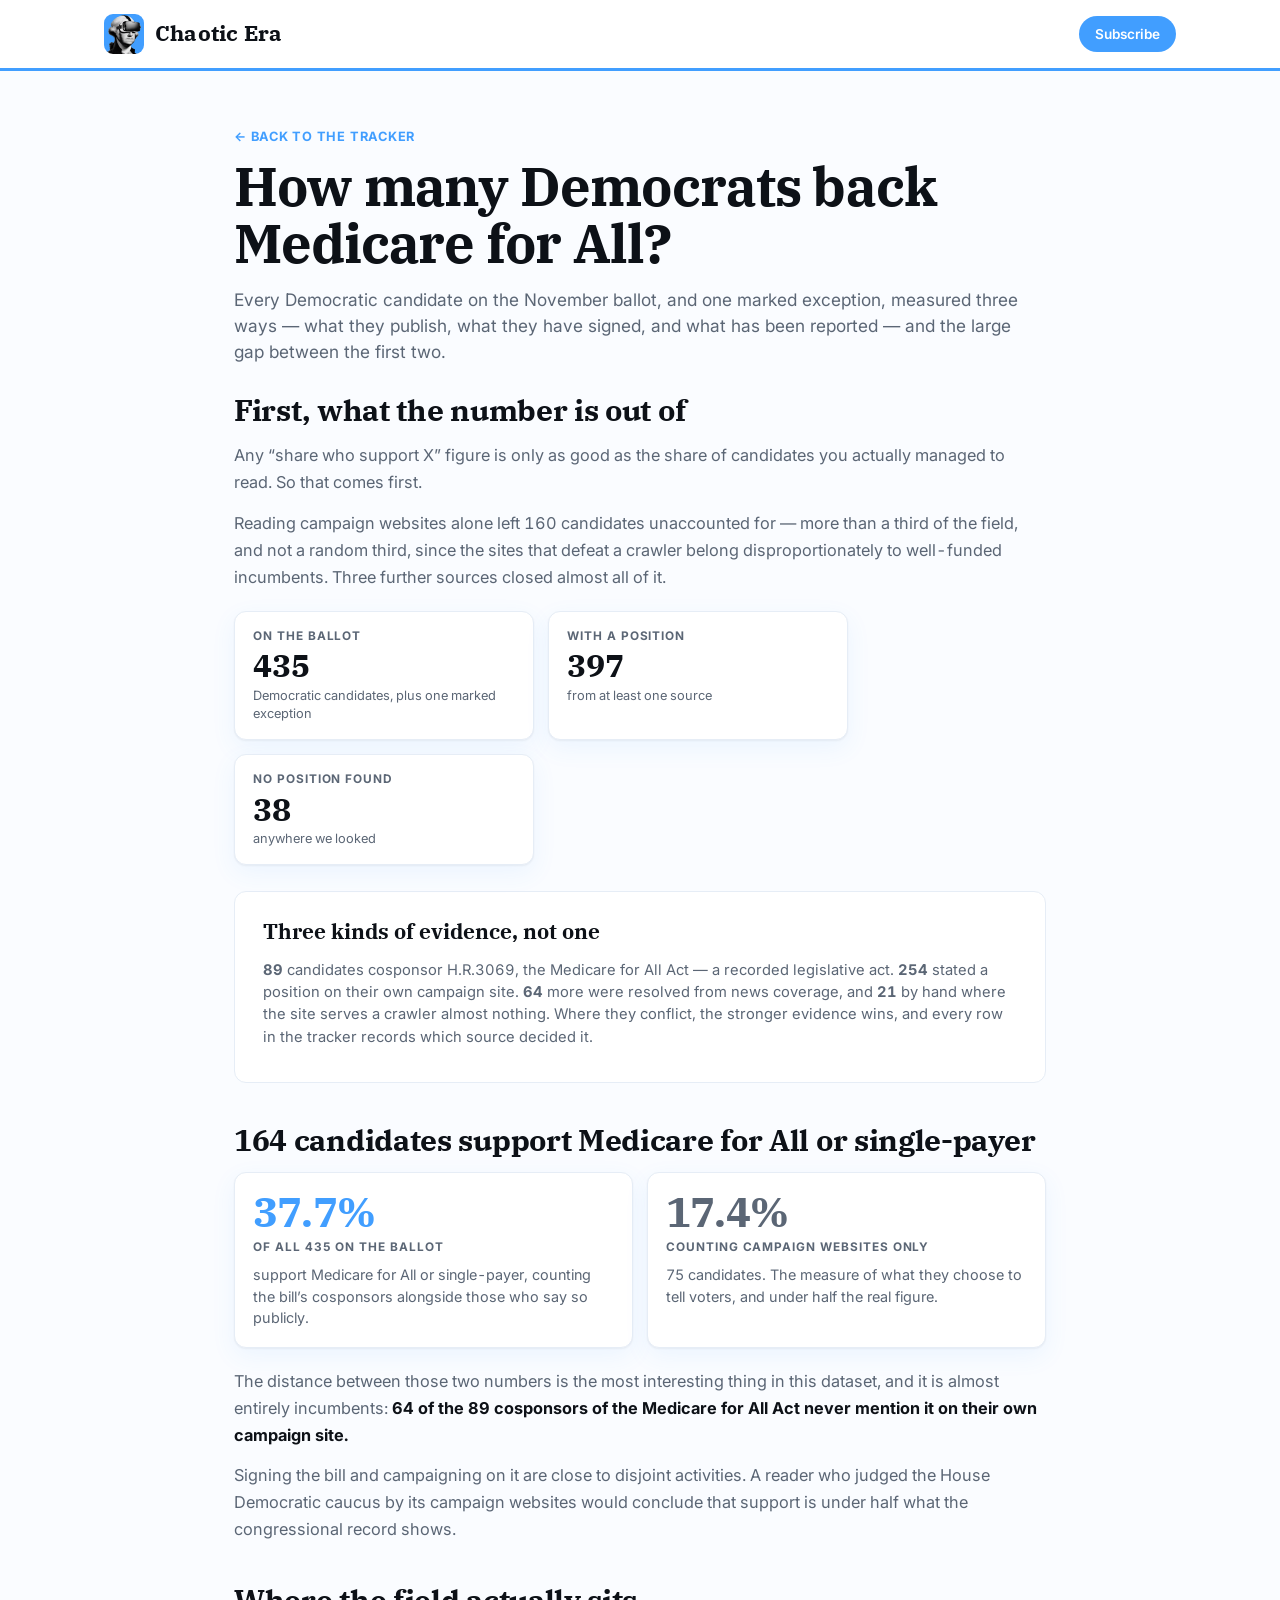
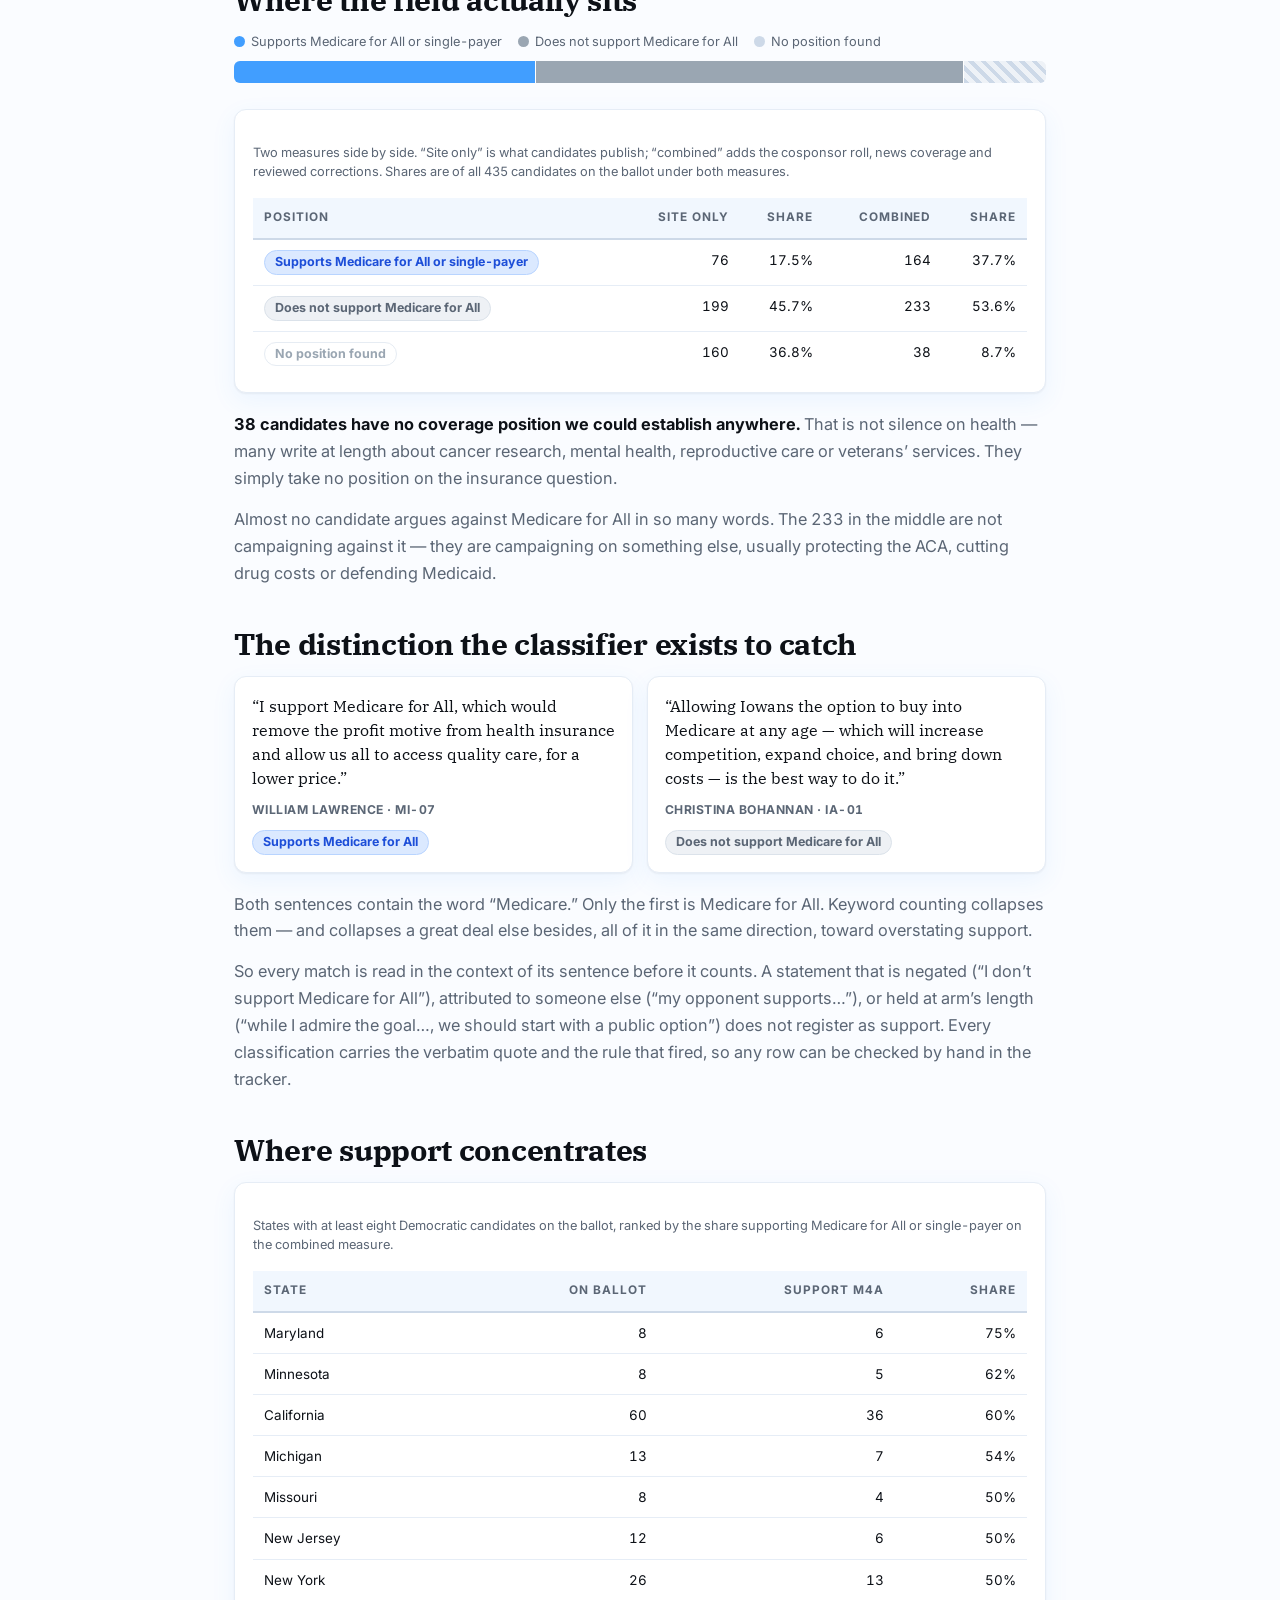
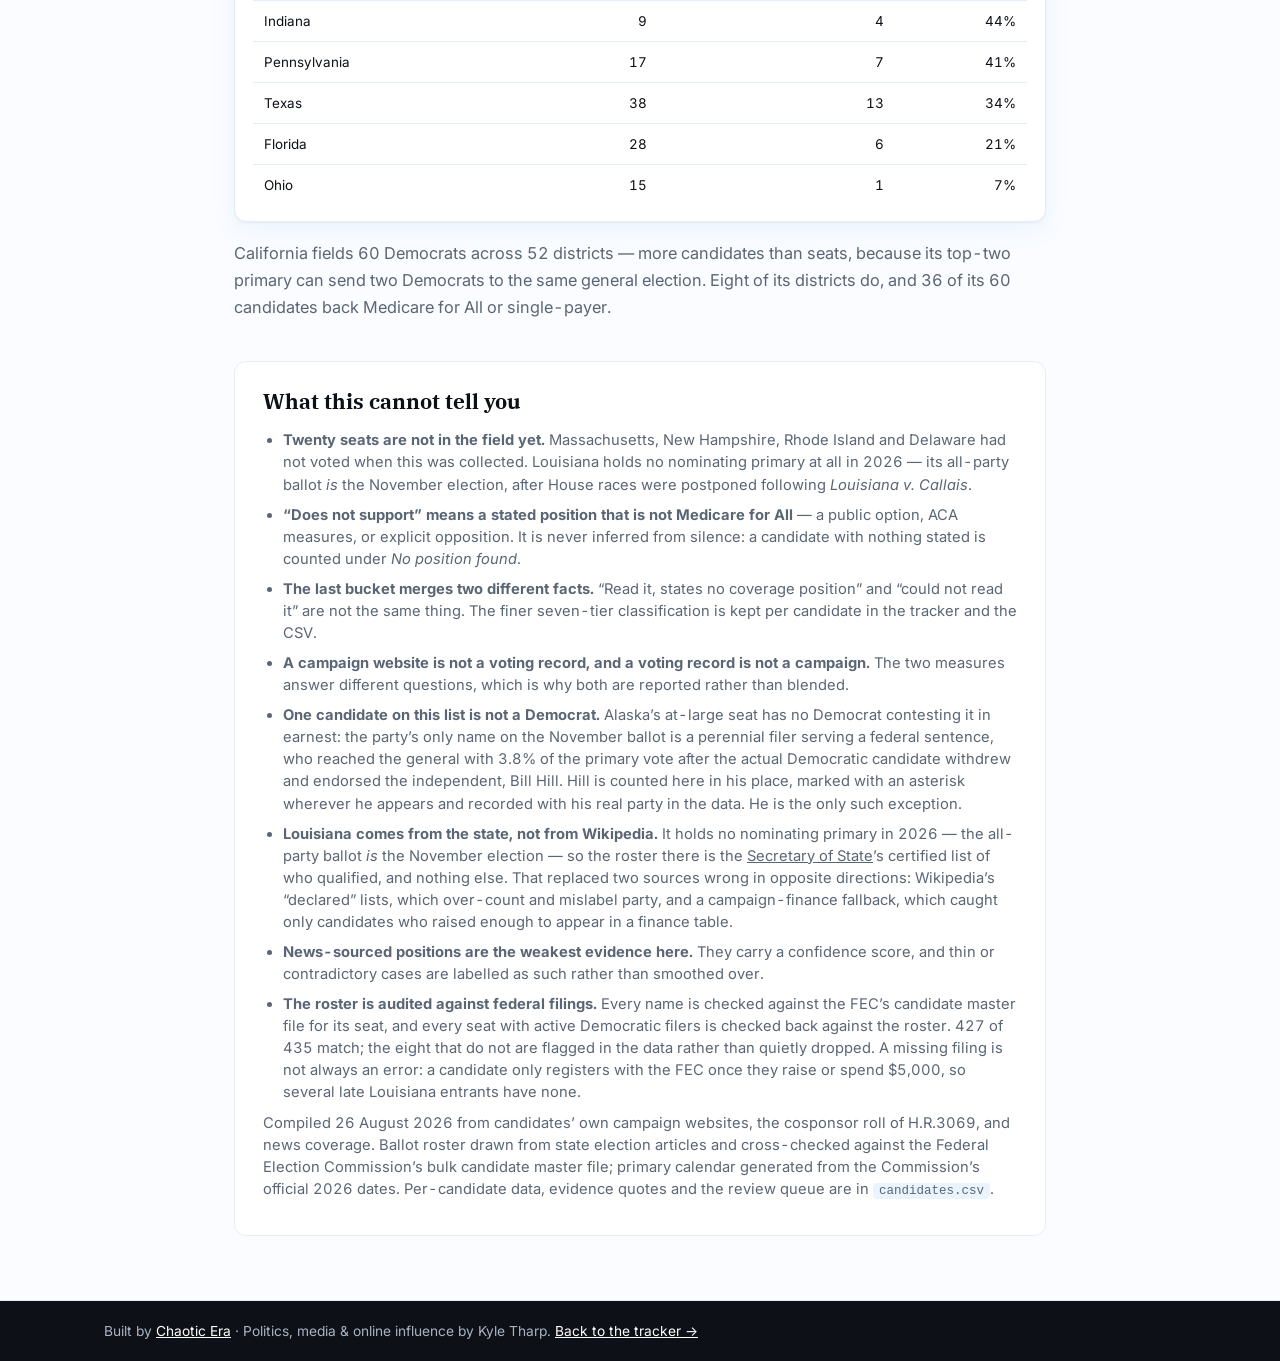
==== commit ba227dc2: "Read a bare "universal healthcare" as the position it is Victoria Broderick states Medicare for All " ====
--- a/docs/analysis.html
+++ b/docs/analysis.html
@@ -85,22 +85,22 @@
             managed to read. So that comes first.
           </p>
           <p>
-            Reading campaign websites alone left 173 candidates unaccounted for — more than a third of
+            Reading campaign websites alone left 160 candidates unaccounted for — more than a third of
             the field, and not a random third, since the sites that defeat a crawler belong
             disproportionately to well-funded incumbents. Three further sources closed almost all of it.
           </p>
         </div>
         <section class="stats" style="margin-top:20px">
           <div class="stat"><span class="k">On the ballot</span><span class="v">435</span><span class="n">Democratic candidates, plus one marked exception</span></div>
-          <div class="stat"><span class="k">With a position</span><span class="v">389</span><span class="n">from at least one source</span></div>
-          <div class="stat"><span class="k">No position found</span><span class="v">46</span><span class="n">anywhere we looked</span></div>
+          <div class="stat"><span class="k">With a position</span><span class="v">397</span><span class="n">from at least one source</span></div>
+          <div class="stat"><span class="k">No position found</span><span class="v">38</span><span class="n">anywhere we looked</span></div>
         </section>
         <div class="methodology" style="margin-top:20px">
           <h2>Three kinds of evidence, not one</h2>
           <p>
             <strong>89</strong> candidates cosponsor H.R.3069, the Medicare for All Act — a recorded
-            legislative act. <strong>255</strong> stated a position on their own campaign site.
-            <strong>65</strong> more were resolved from news coverage, and <strong>19</strong> by hand
+            legislative act. <strong>254</strong> stated a position on their own campaign site.
+            <strong>64</strong> more were resolved from news coverage, and <strong>21</strong> by hand
             where the site serves a crawler almost nothing. Where they conflict, the stronger evidence
             wins, and every row in the tracker records which source decided it.
           </p>
@@ -108,10 +108,10 @@
       </section>
 
       <section class="block">
-        <h2 class="head">163 candidates support Medicare for All or single-payer</h2>
+        <h2 class="head">164 candidates support Medicare for All or single-payer</h2>
         <div class="figs">
           <div class="fig">
-            <span class="big">37.5%</span>
+            <span class="big">37.7%</span>
             <span class="of">of all 435 on the ballot</span>
             <span class="what">
               support Medicare for All or single-payer, counting the bill’s cosponsors alongside those
@@ -150,9 +150,9 @@
           <span class="lg"><i class="dot" style="background:#cdd9e8"></i>No position found</span>
         </div>
         <div class="sumrow" style="padding-top:0">
-          <div class="sumrow-track" role="img" aria-label="435 candidates: 163 support Medicare for All or single-payer, 226 do not support it, 46 no position found.">
-            <span class="sumseg seg-supports_m4a" style="width:37.47%"></span>
-            <span class="sumseg seg-does_not_support_m4a" style="width:51.95%"></span>
+          <div class="sumrow-track" role="img" aria-label="435 candidates: 164 support Medicare for All or single-payer, 233 do not support it, 38 no position found.">
+            <span class="sumseg seg-supports_m4a" style="width:37.70%"></span>
+            <span class="sumseg seg-does_not_support_m4a" style="width:53.56%"></span>
             <span class="sumseg seg-no_position_found" style="width:10.19%"></span>
           </div>
         </div>
@@ -176,15 +176,15 @@
             <tbody>
               <tr>
                 <td><span class="pos pos-supports_m4a">Supports Medicare for All or single-payer</span></td>
-                <td class="num">75</td><td class="num">17.2%</td><td class="num">163</td><td class="num">37.5%</td>
+                <td class="num">76</td><td class="num">17.5%</td><td class="num">164</td><td class="num">37.7%</td>
               </tr>
               <tr>
                 <td><span class="pos pos-does_not_support_m4a">Does not support Medicare for All</span></td>
-                <td class="num">187</td><td class="num">43.0%</td><td class="num">226</td><td class="num">52.0%</td>
+                <td class="num">199</td><td class="num">45.7%</td><td class="num">233</td><td class="num">53.6%</td>
               </tr>
               <tr>
                 <td><span class="pos pos-no_position_found">No position found</span></td>
-                <td class="num">173</td><td class="num">39.8%</td><td class="num">46</td><td class="num">10.6%</td>
+                <td class="num">160</td><td class="num">36.8%</td><td class="num">38</td><td class="num">8.7%</td>
               </tr>
             </tbody>
           </table>
@@ -192,13 +192,13 @@
 
         <div class="prose" style="margin-top:18px">
           <p>
-            <strong>46 candidates have no coverage position we could establish anywhere.</strong> That
+            <strong>38 candidates have no coverage position we could establish anywhere.</strong> That
             is not silence on health — many write at length about cancer research, mental health,
             reproductive care or veterans’ services. They simply take no position on the insurance
             question.
           </p>
           <p>
-            Almost no candidate argues against Medicare for All in so many words. The 226 in the middle
+            Almost no candidate argues against Medicare for All in so many words. The 233 in the middle
             are not campaigning against it — they are campaigning on something else, usually protecting
             the ACA, cutting drug costs or defending Medicaid.
           </p>
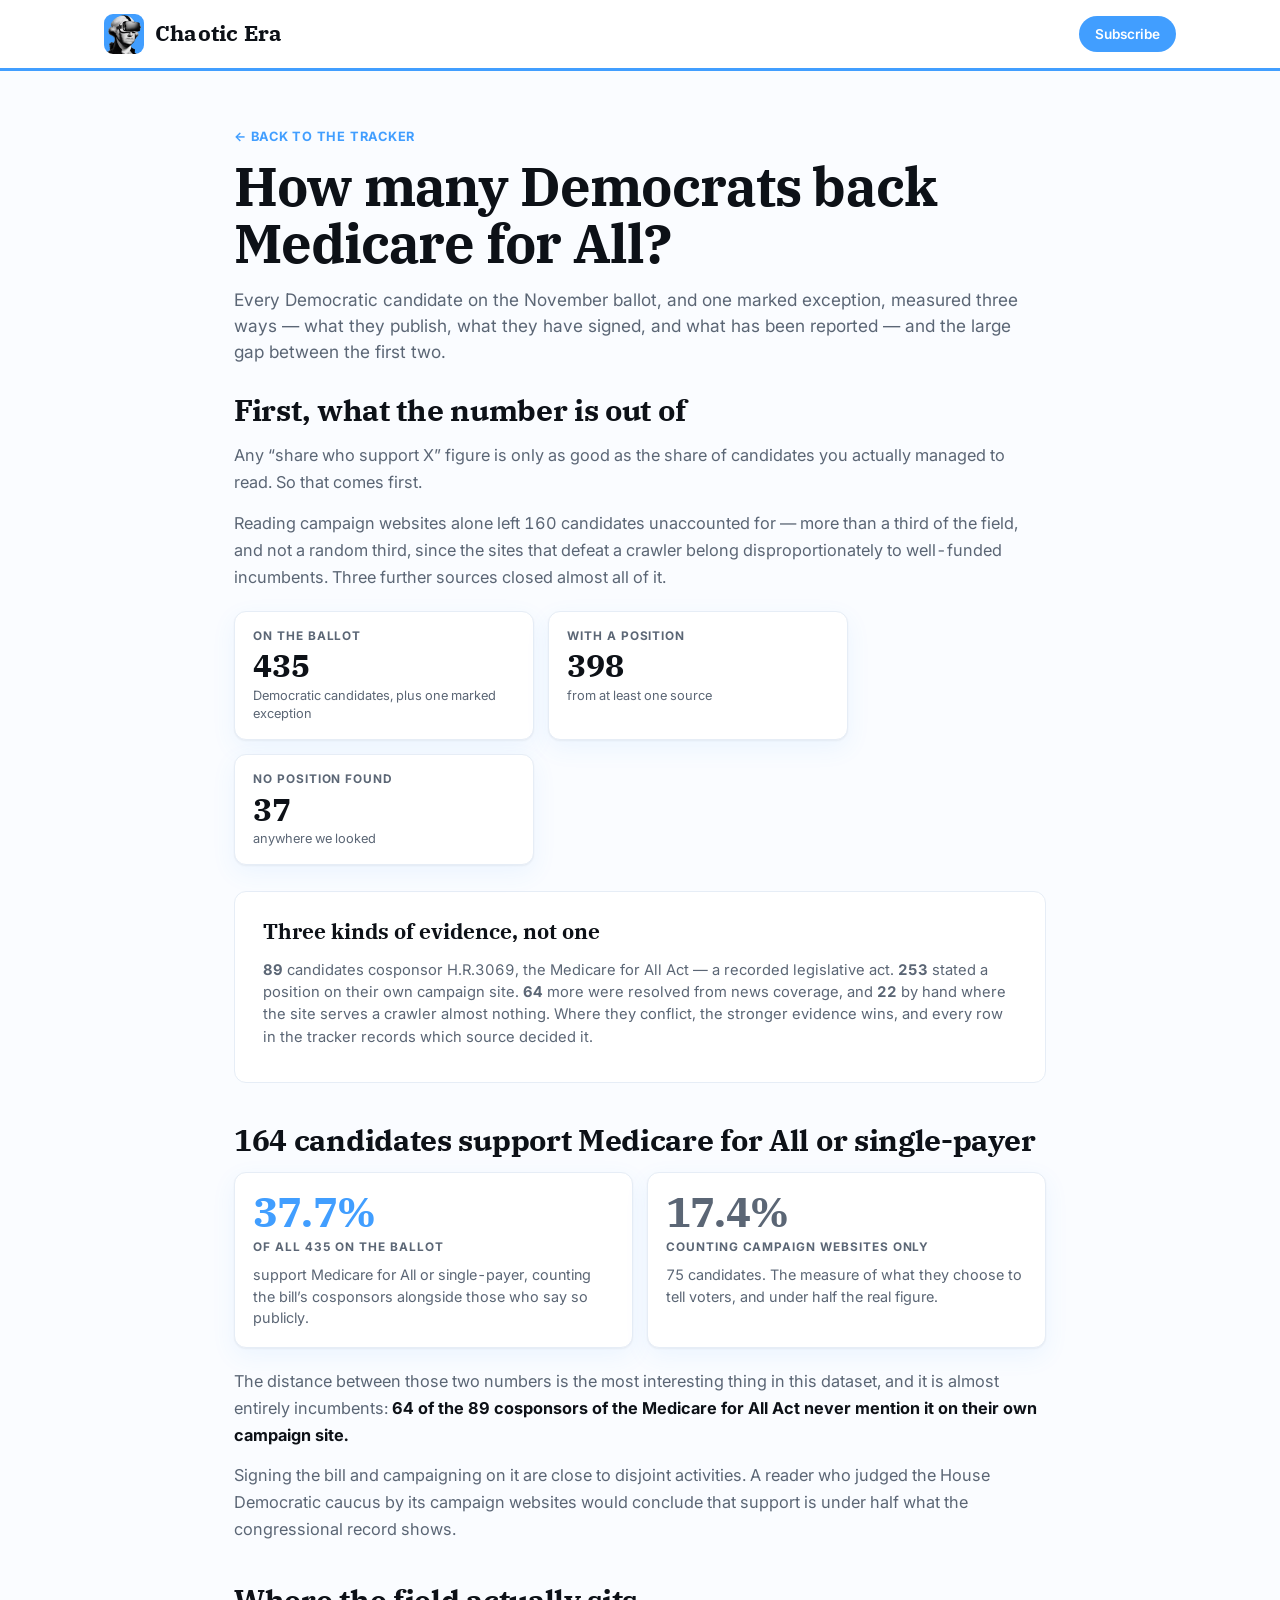
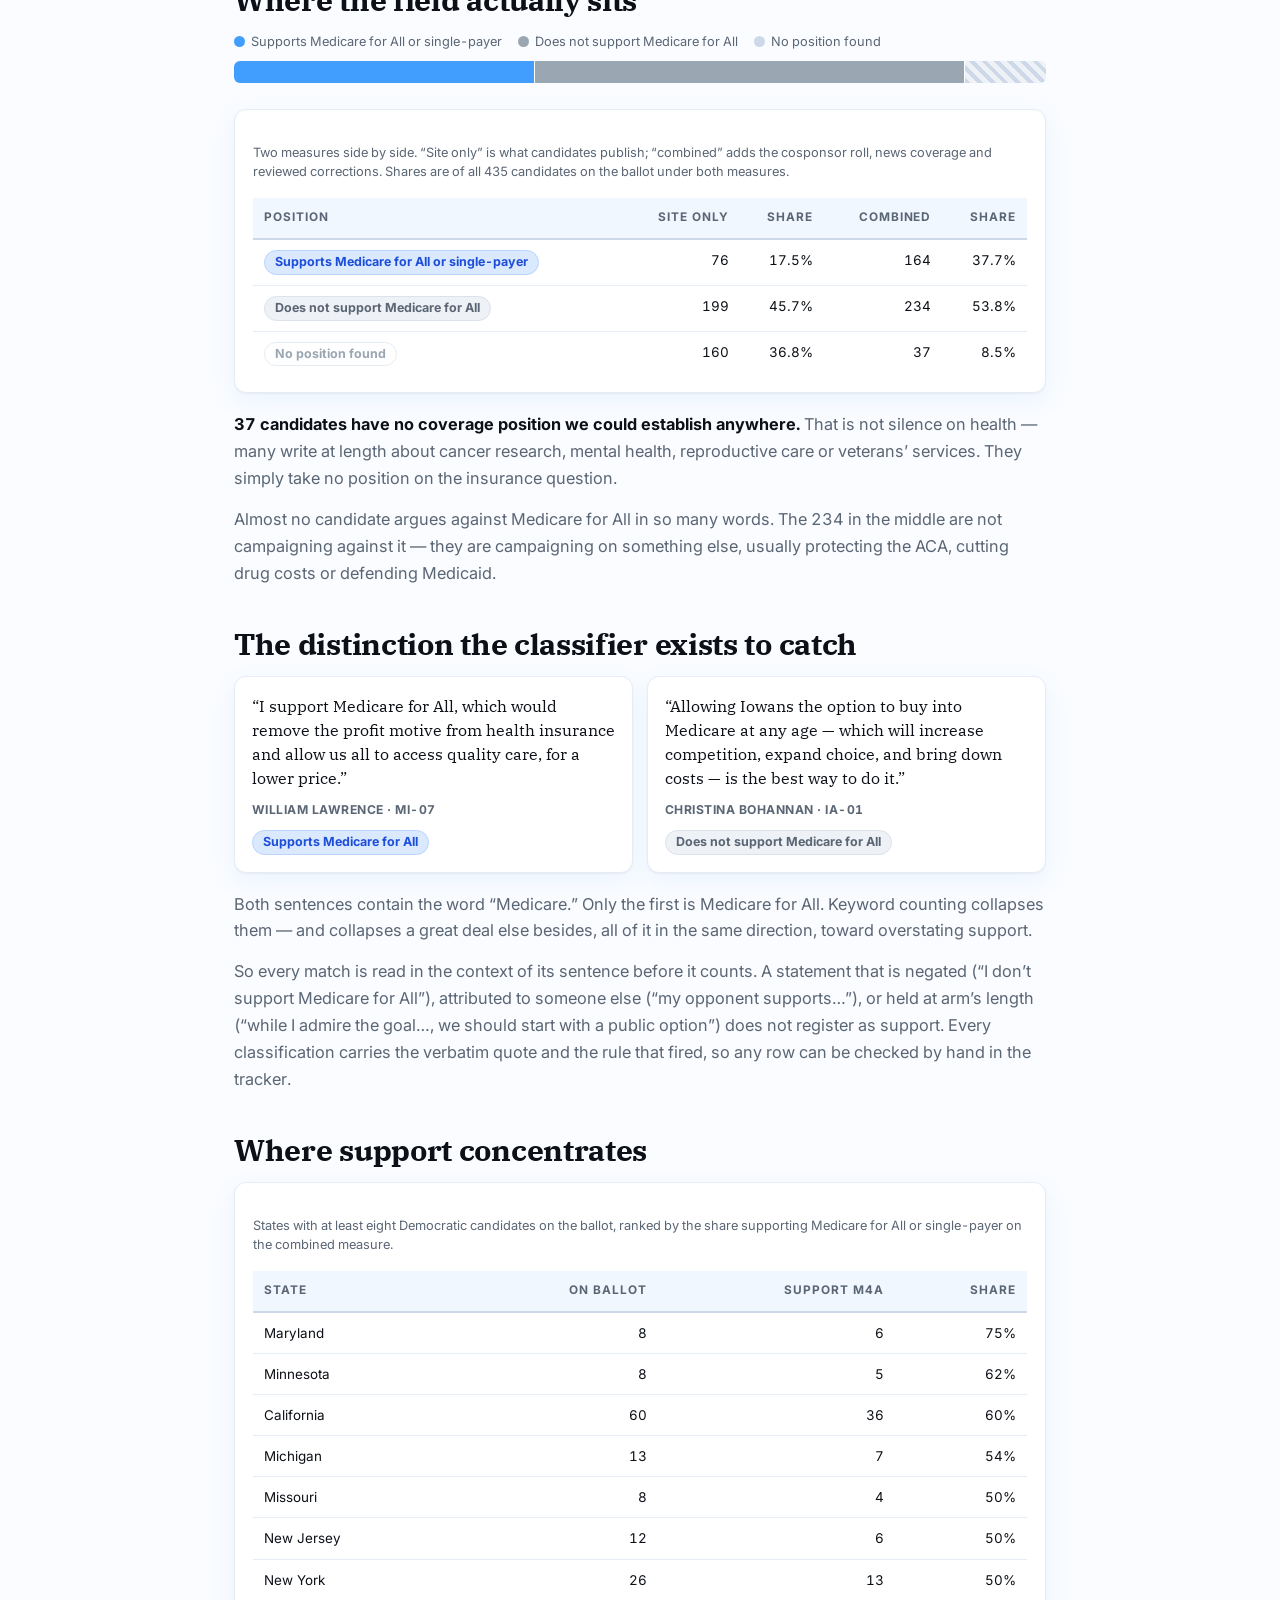
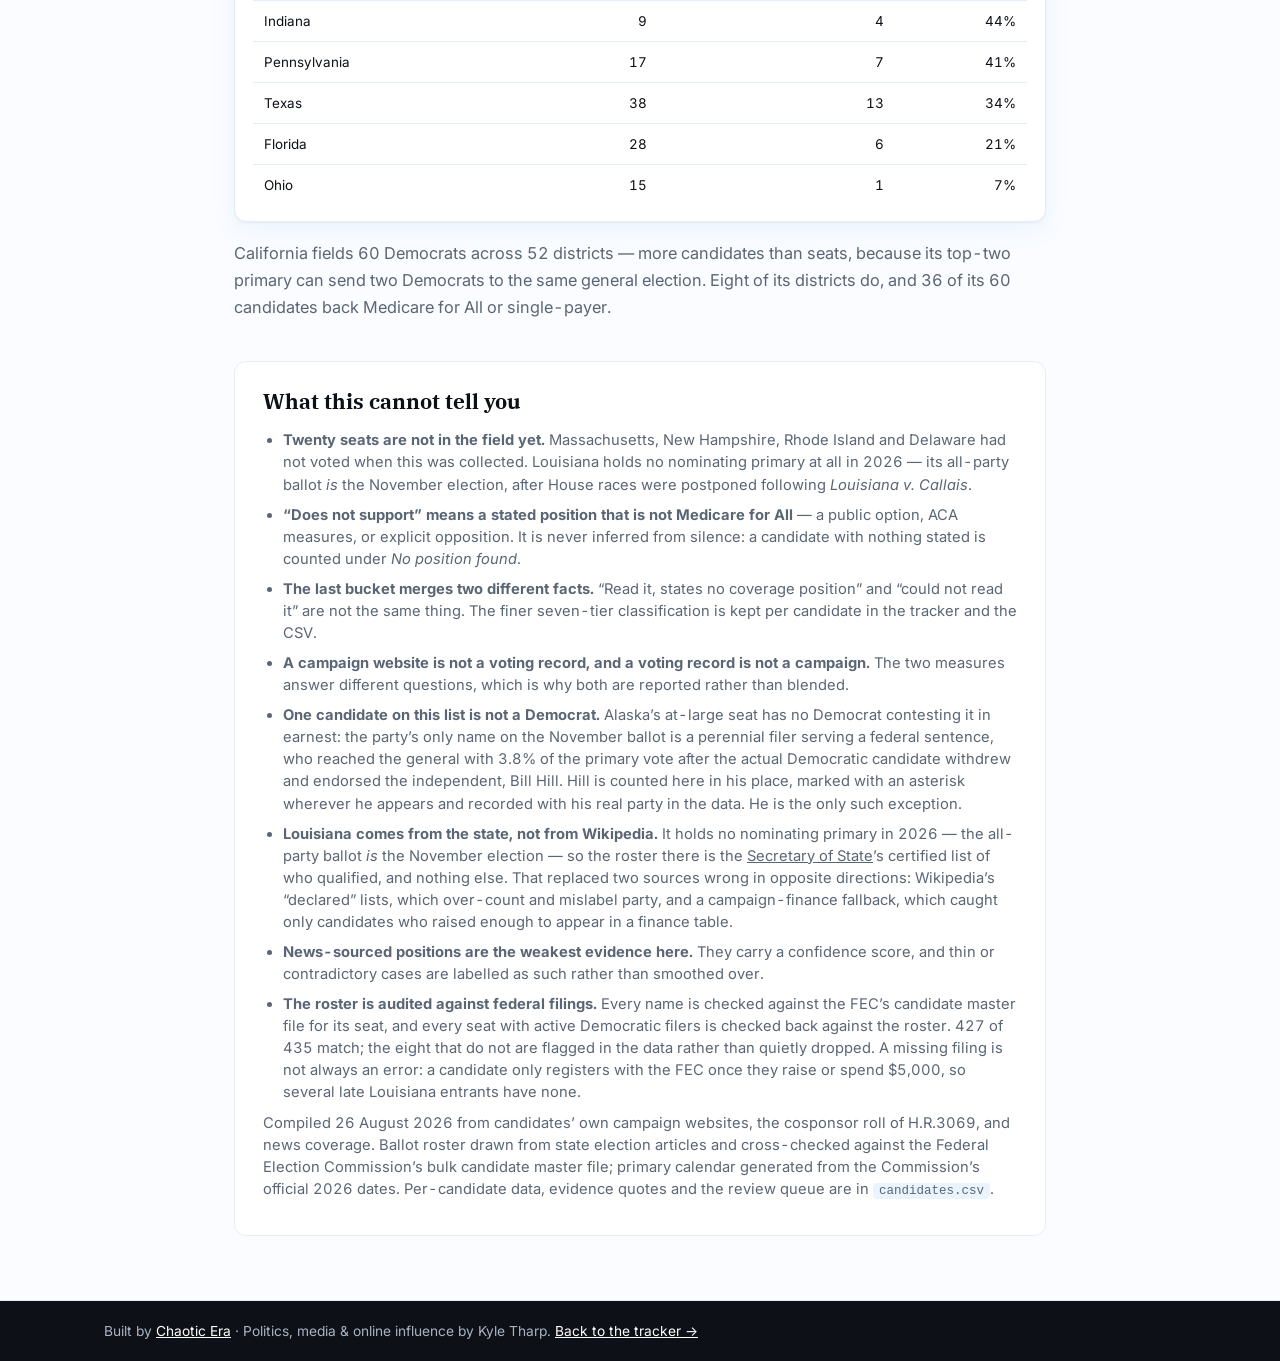
==== commit d60f92cb: "Record Chrissy Houlahan as not supporting Medicare for All A sitting member since 2019 and not a cos" ====
--- a/docs/analysis.html
+++ b/docs/analysis.html
@@ -92,15 +92,15 @@
         </div>
         <section class="stats" style="margin-top:20px">
           <div class="stat"><span class="k">On the ballot</span><span class="v">435</span><span class="n">Democratic candidates, plus one marked exception</span></div>
-          <div class="stat"><span class="k">With a position</span><span class="v">397</span><span class="n">from at least one source</span></div>
-          <div class="stat"><span class="k">No position found</span><span class="v">38</span><span class="n">anywhere we looked</span></div>
+          <div class="stat"><span class="k">With a position</span><span class="v">398</span><span class="n">from at least one source</span></div>
+          <div class="stat"><span class="k">No position found</span><span class="v">37</span><span class="n">anywhere we looked</span></div>
         </section>
         <div class="methodology" style="margin-top:20px">
           <h2>Three kinds of evidence, not one</h2>
           <p>
             <strong>89</strong> candidates cosponsor H.R.3069, the Medicare for All Act — a recorded
-            legislative act. <strong>254</strong> stated a position on their own campaign site.
-            <strong>64</strong> more were resolved from news coverage, and <strong>21</strong> by hand
+            legislative act. <strong>253</strong> stated a position on their own campaign site.
+            <strong>64</strong> more were resolved from news coverage, and <strong>22</strong> by hand
             where the site serves a crawler almost nothing. Where they conflict, the stronger evidence
             wins, and every row in the tracker records which source decided it.
           </p>
@@ -150,9 +150,9 @@
           <span class="lg"><i class="dot" style="background:#cdd9e8"></i>No position found</span>
         </div>
         <div class="sumrow" style="padding-top:0">
-          <div class="sumrow-track" role="img" aria-label="435 candidates: 164 support Medicare for All or single-payer, 233 do not support it, 38 no position found.">
+          <div class="sumrow-track" role="img" aria-label="435 candidates: 164 support Medicare for All or single-payer, 234 do not support it, 37 no position found.">
             <span class="sumseg seg-supports_m4a" style="width:37.70%"></span>
-            <span class="sumseg seg-does_not_support_m4a" style="width:53.56%"></span>
+            <span class="sumseg seg-does_not_support_m4a" style="width:53.79%"></span>
             <span class="sumseg seg-no_position_found" style="width:10.19%"></span>
           </div>
         </div>
@@ -180,11 +180,11 @@
               </tr>
               <tr>
                 <td><span class="pos pos-does_not_support_m4a">Does not support Medicare for All</span></td>
-                <td class="num">199</td><td class="num">45.7%</td><td class="num">233</td><td class="num">53.6%</td>
+                <td class="num">199</td><td class="num">45.7%</td><td class="num">234</td><td class="num">53.8%</td>
               </tr>
               <tr>
                 <td><span class="pos pos-no_position_found">No position found</span></td>
-                <td class="num">160</td><td class="num">36.8%</td><td class="num">38</td><td class="num">8.7%</td>
+                <td class="num">160</td><td class="num">36.8%</td><td class="num">37</td><td class="num">8.5%</td>
               </tr>
             </tbody>
           </table>
@@ -192,13 +192,13 @@
 
         <div class="prose" style="margin-top:18px">
           <p>
-            <strong>38 candidates have no coverage position we could establish anywhere.</strong> That
+            <strong>37 candidates have no coverage position we could establish anywhere.</strong> That
             is not silence on health — many write at length about cancer research, mental health,
             reproductive care or veterans’ services. They simply take no position on the insurance
             question.
           </p>
           <p>
-            Almost no candidate argues against Medicare for All in so many words. The 233 in the middle
+            Almost no candidate argues against Medicare for All in so many words. The 234 in the middle
             are not campaigning against it — they are campaigning on something else, usually protecting
             the ACA, cutting drug costs or defending Medicaid.
           </p>
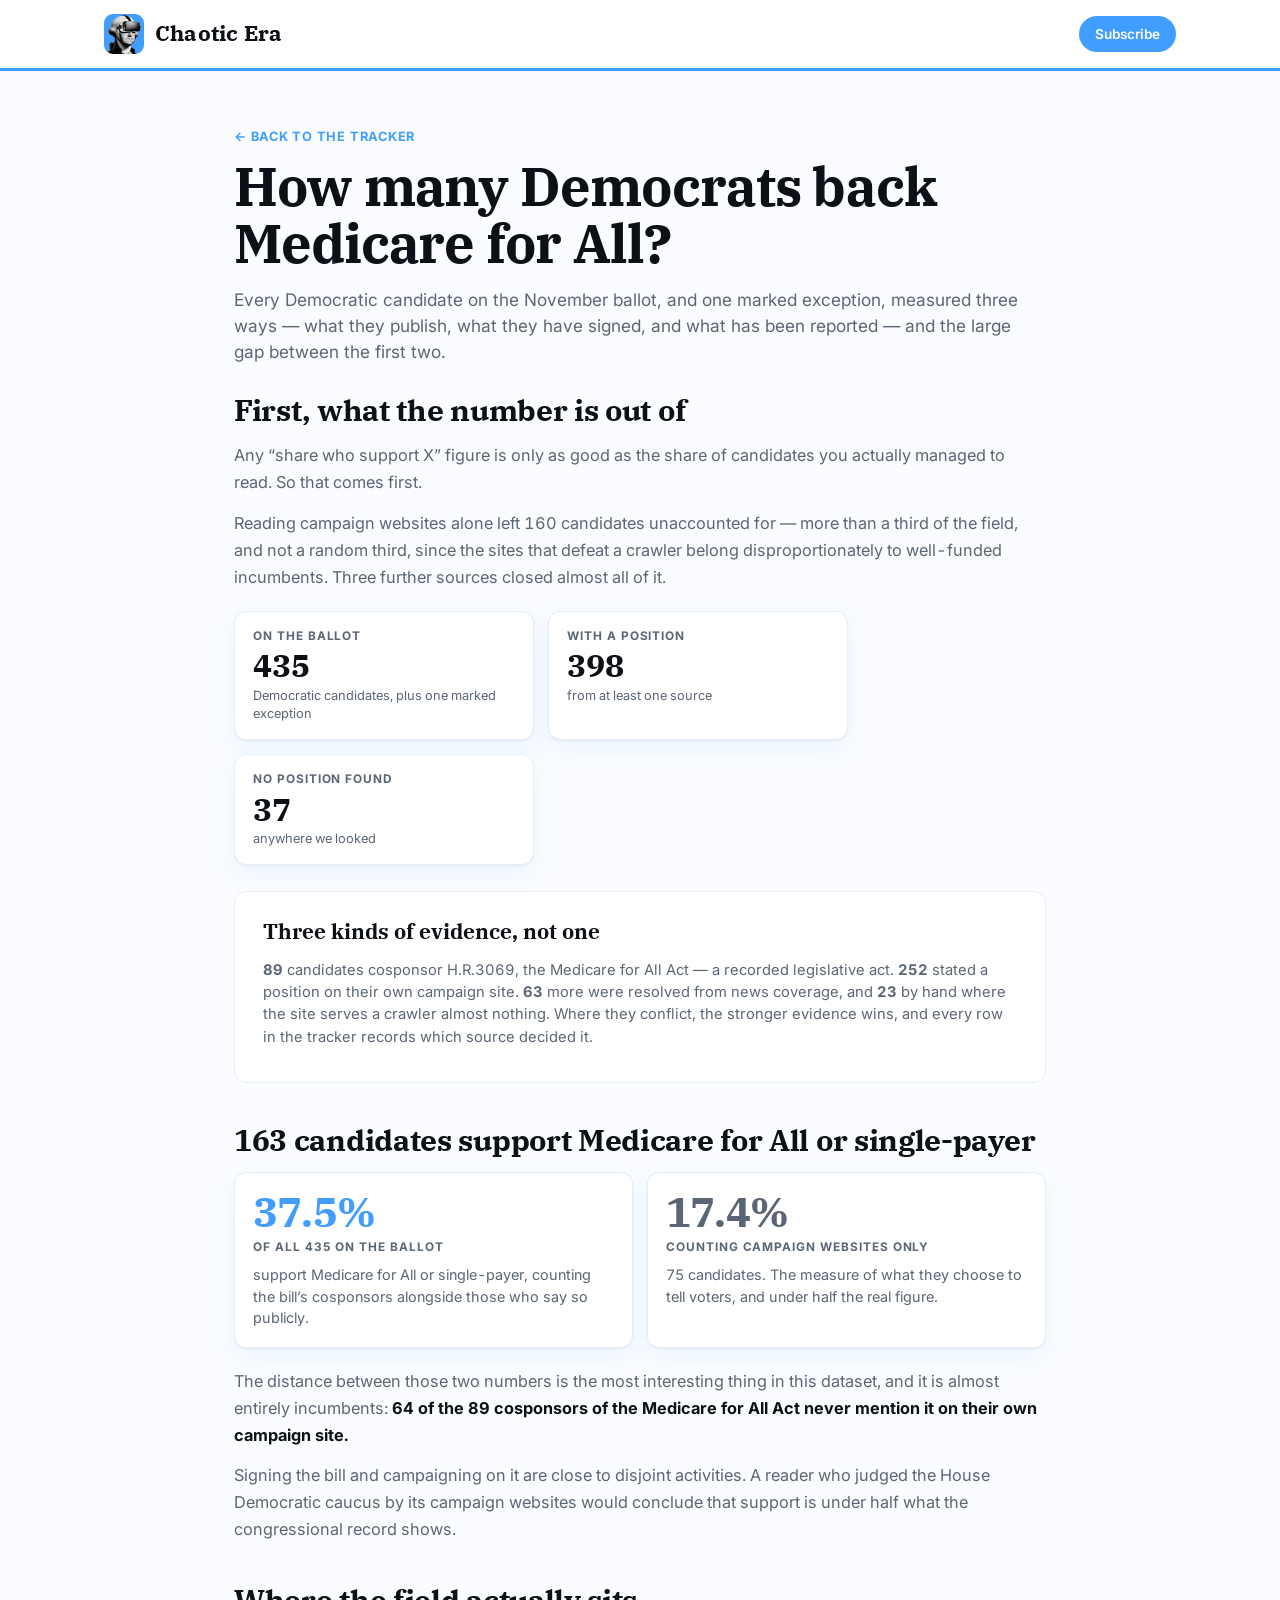
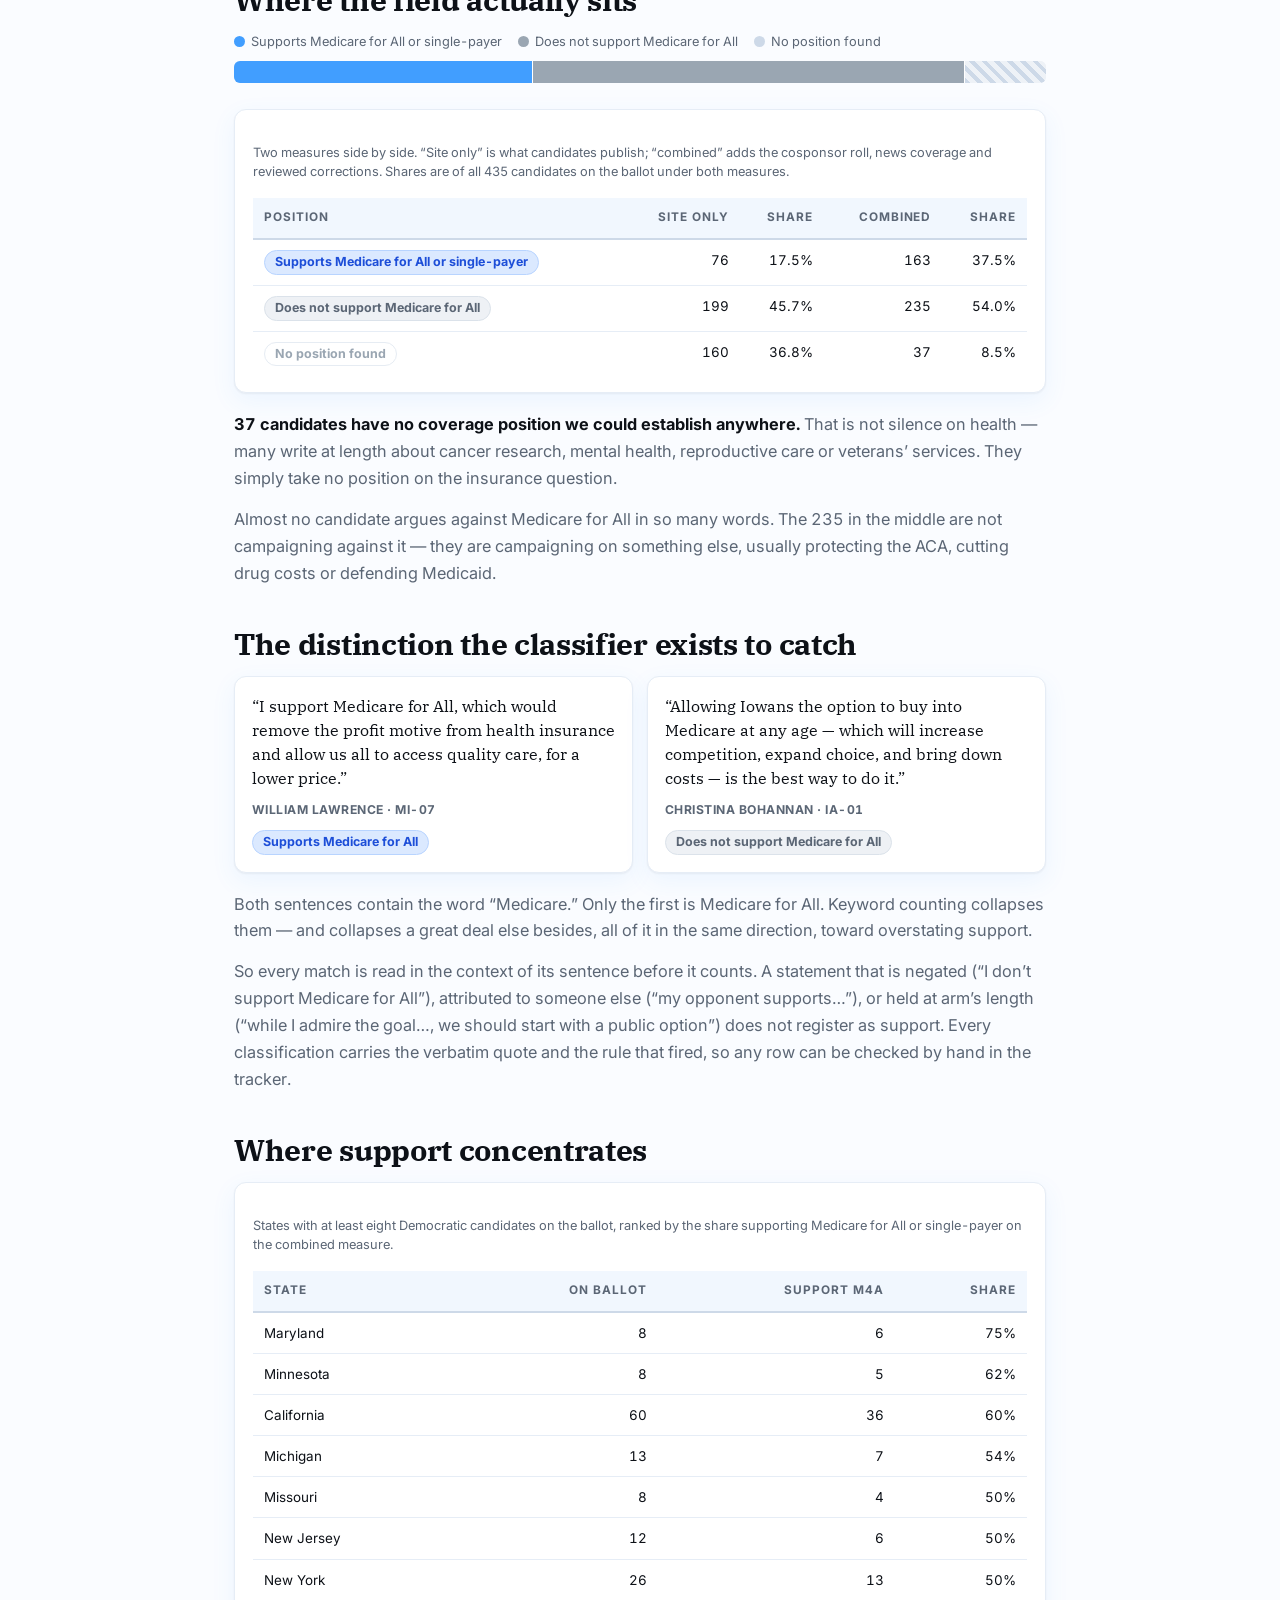
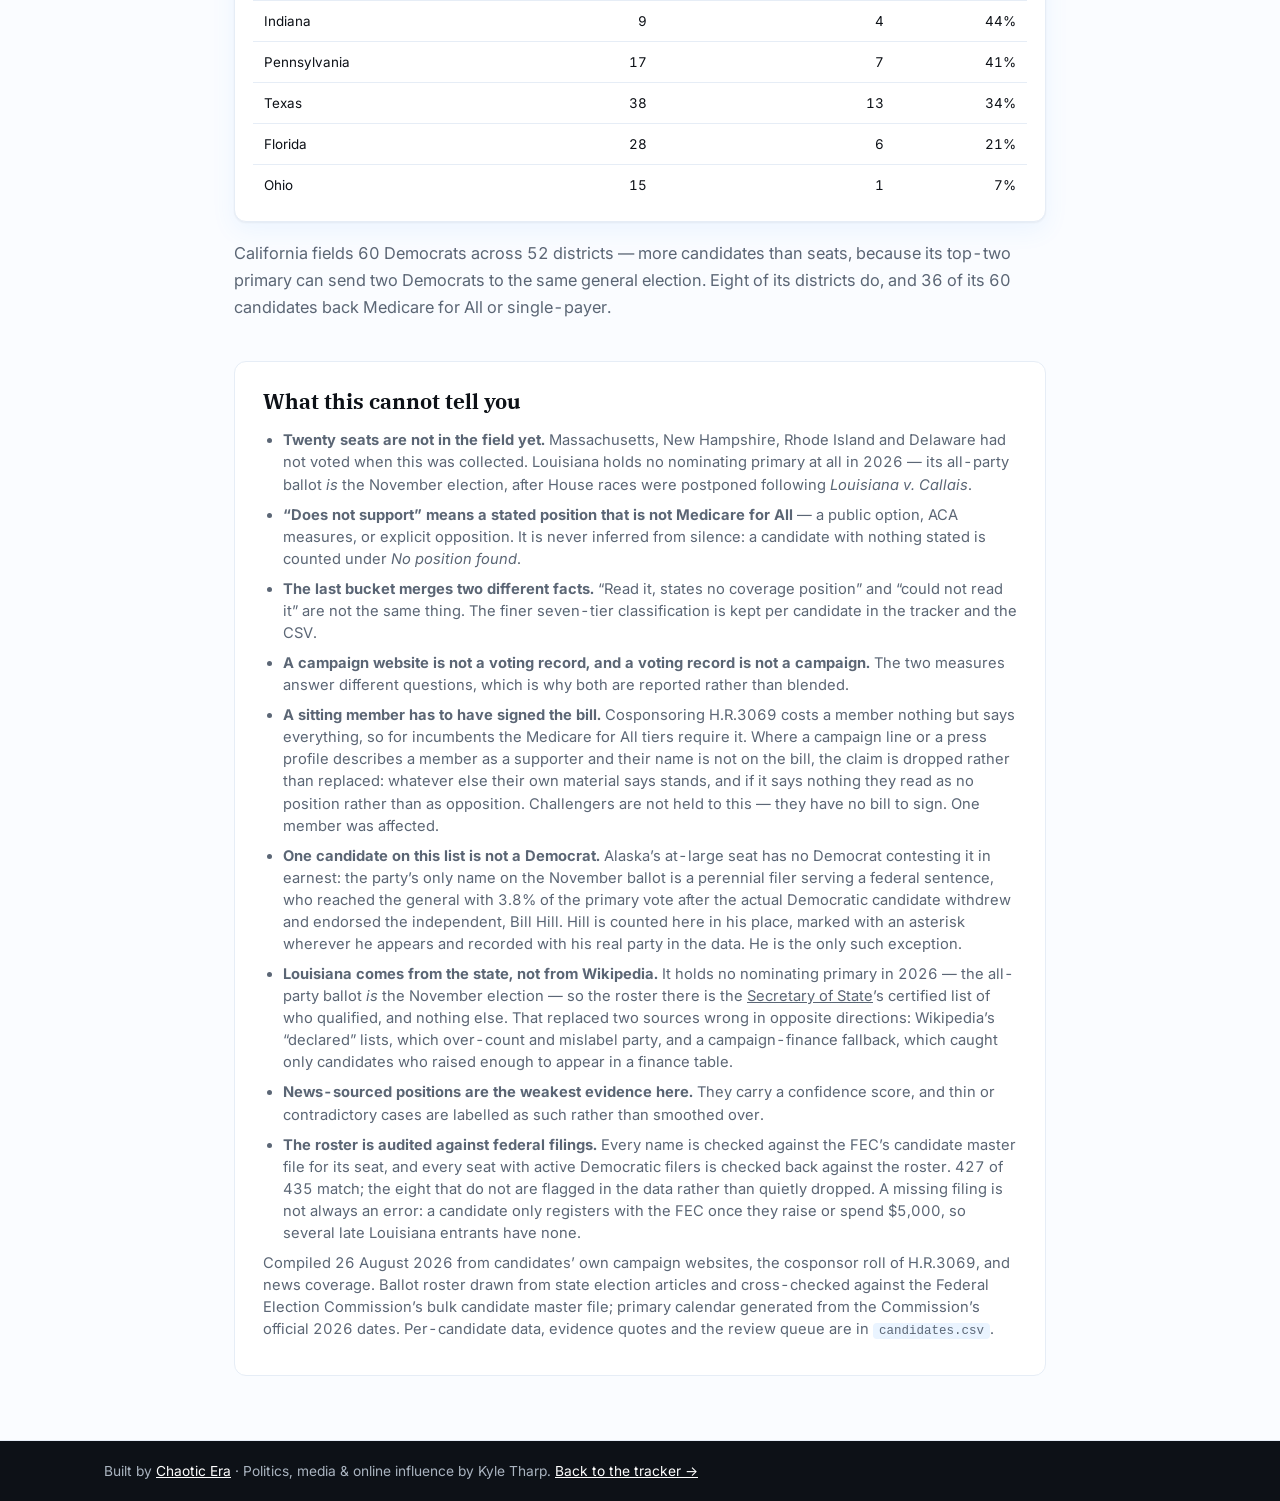
==== commit 4f92d2e8: "Require cosponsorship before crediting an incumbent with Medicare for All A sitting member is in a p" ====
--- a/docs/analysis.html
+++ b/docs/analysis.html
@@ -99,8 +99,8 @@
           <h2>Three kinds of evidence, not one</h2>
           <p>
             <strong>89</strong> candidates cosponsor H.R.3069, the Medicare for All Act — a recorded
-            legislative act. <strong>253</strong> stated a position on their own campaign site.
-            <strong>64</strong> more were resolved from news coverage, and <strong>22</strong> by hand
+            legislative act. <strong>252</strong> stated a position on their own campaign site.
+            <strong>63</strong> more were resolved from news coverage, and <strong>23</strong> by hand
             where the site serves a crawler almost nothing. Where they conflict, the stronger evidence
             wins, and every row in the tracker records which source decided it.
           </p>
@@ -108,10 +108,10 @@
       </section>
 
       <section class="block">
-        <h2 class="head">164 candidates support Medicare for All or single-payer</h2>
+        <h2 class="head">163 candidates support Medicare for All or single-payer</h2>
         <div class="figs">
           <div class="fig">
-            <span class="big">37.7%</span>
+            <span class="big">37.5%</span>
             <span class="of">of all 435 on the ballot</span>
             <span class="what">
               support Medicare for All or single-payer, counting the bill’s cosponsors alongside those
@@ -150,9 +150,9 @@
           <span class="lg"><i class="dot" style="background:#cdd9e8"></i>No position found</span>
         </div>
         <div class="sumrow" style="padding-top:0">
-          <div class="sumrow-track" role="img" aria-label="435 candidates: 164 support Medicare for All or single-payer, 234 do not support it, 37 no position found.">
-            <span class="sumseg seg-supports_m4a" style="width:37.70%"></span>
-            <span class="sumseg seg-does_not_support_m4a" style="width:53.79%"></span>
+          <div class="sumrow-track" role="img" aria-label="435 candidates: 163 support Medicare for All or single-payer, 235 do not support it, 37 no position found.">
+            <span class="sumseg seg-supports_m4a" style="width:37.47%"></span>
+            <span class="sumseg seg-does_not_support_m4a" style="width:54.02%"></span>
             <span class="sumseg seg-no_position_found" style="width:10.19%"></span>
           </div>
         </div>
@@ -176,11 +176,11 @@
             <tbody>
               <tr>
                 <td><span class="pos pos-supports_m4a">Supports Medicare for All or single-payer</span></td>
-                <td class="num">76</td><td class="num">17.5%</td><td class="num">164</td><td class="num">37.7%</td>
+                <td class="num">76</td><td class="num">17.5%</td><td class="num">163</td><td class="num">37.5%</td>
               </tr>
               <tr>
                 <td><span class="pos pos-does_not_support_m4a">Does not support Medicare for All</span></td>
-                <td class="num">199</td><td class="num">45.7%</td><td class="num">234</td><td class="num">53.8%</td>
+                <td class="num">199</td><td class="num">45.7%</td><td class="num">235</td><td class="num">54.0%</td>
               </tr>
               <tr>
                 <td><span class="pos pos-no_position_found">No position found</span></td>
@@ -198,7 +198,7 @@
             question.
           </p>
           <p>
-            Almost no candidate argues against Medicare for All in so many words. The 234 in the middle
+            Almost no candidate argues against Medicare for All in so many words. The 235 in the middle
             are not campaigning against it — they are campaigning on something else, usually protecting
             the ACA, cutting drug costs or defending Medicaid.
           </p>
@@ -301,6 +301,15 @@
             The two measures answer different questions, which is why both are reported rather than blended.
           </li>
           <li>
+            <strong>A sitting member has to have signed the bill.</strong> Cosponsoring H.R.3069
+            costs a member nothing but says everything, so for incumbents the Medicare for All
+            tiers require it. Where a campaign line or a press profile describes a member as a
+            supporter and their name is not on the bill, the claim is dropped rather than replaced:
+            whatever else their own material says stands, and if it says nothing they read as no
+            position rather than as opposition. Challengers are not held to this — they have no
+            bill to sign. One member was affected.
+          </li>
+          <li>
             <strong>One candidate on this list is not a Democrat.</strong> Alaska’s at-large seat has
             no Democrat contesting it in earnest: the party’s only name on the November ballot is a
             perennial filer serving a federal sentence, who reached the general with 3.8% of the
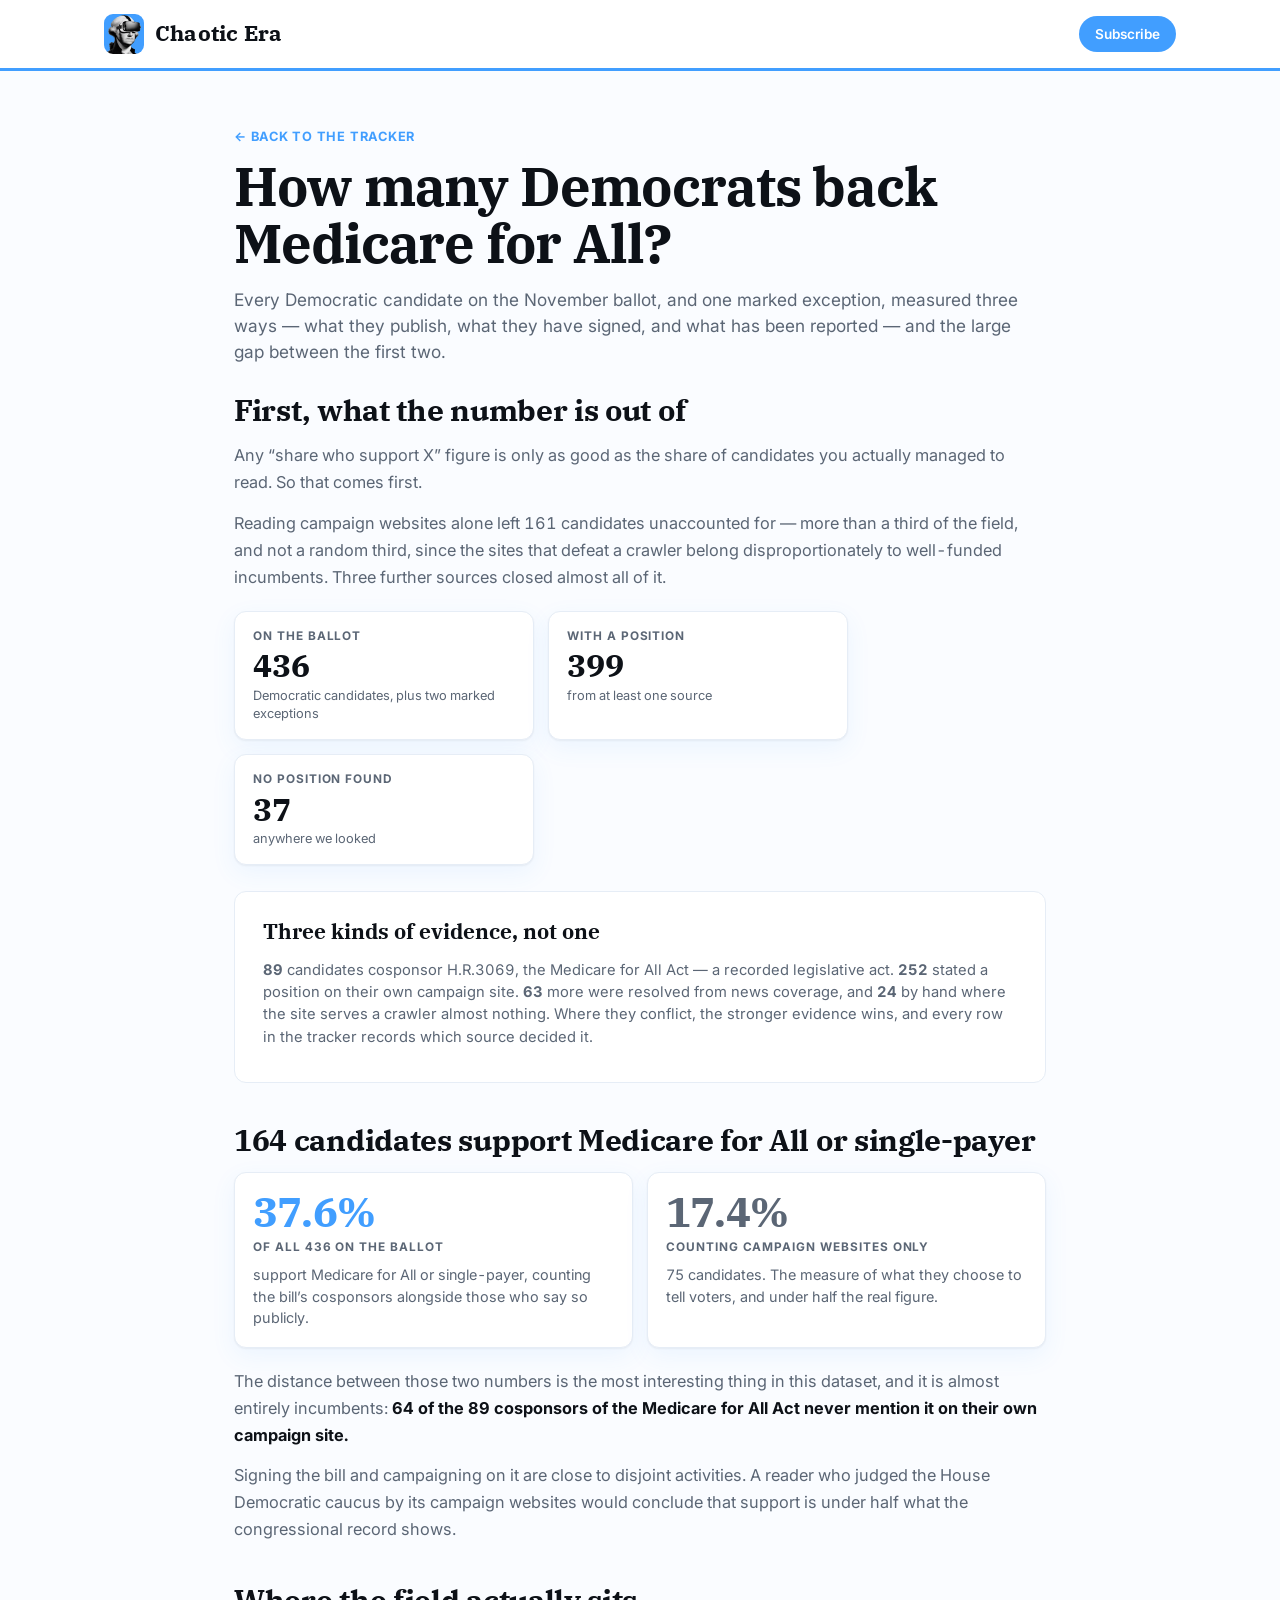
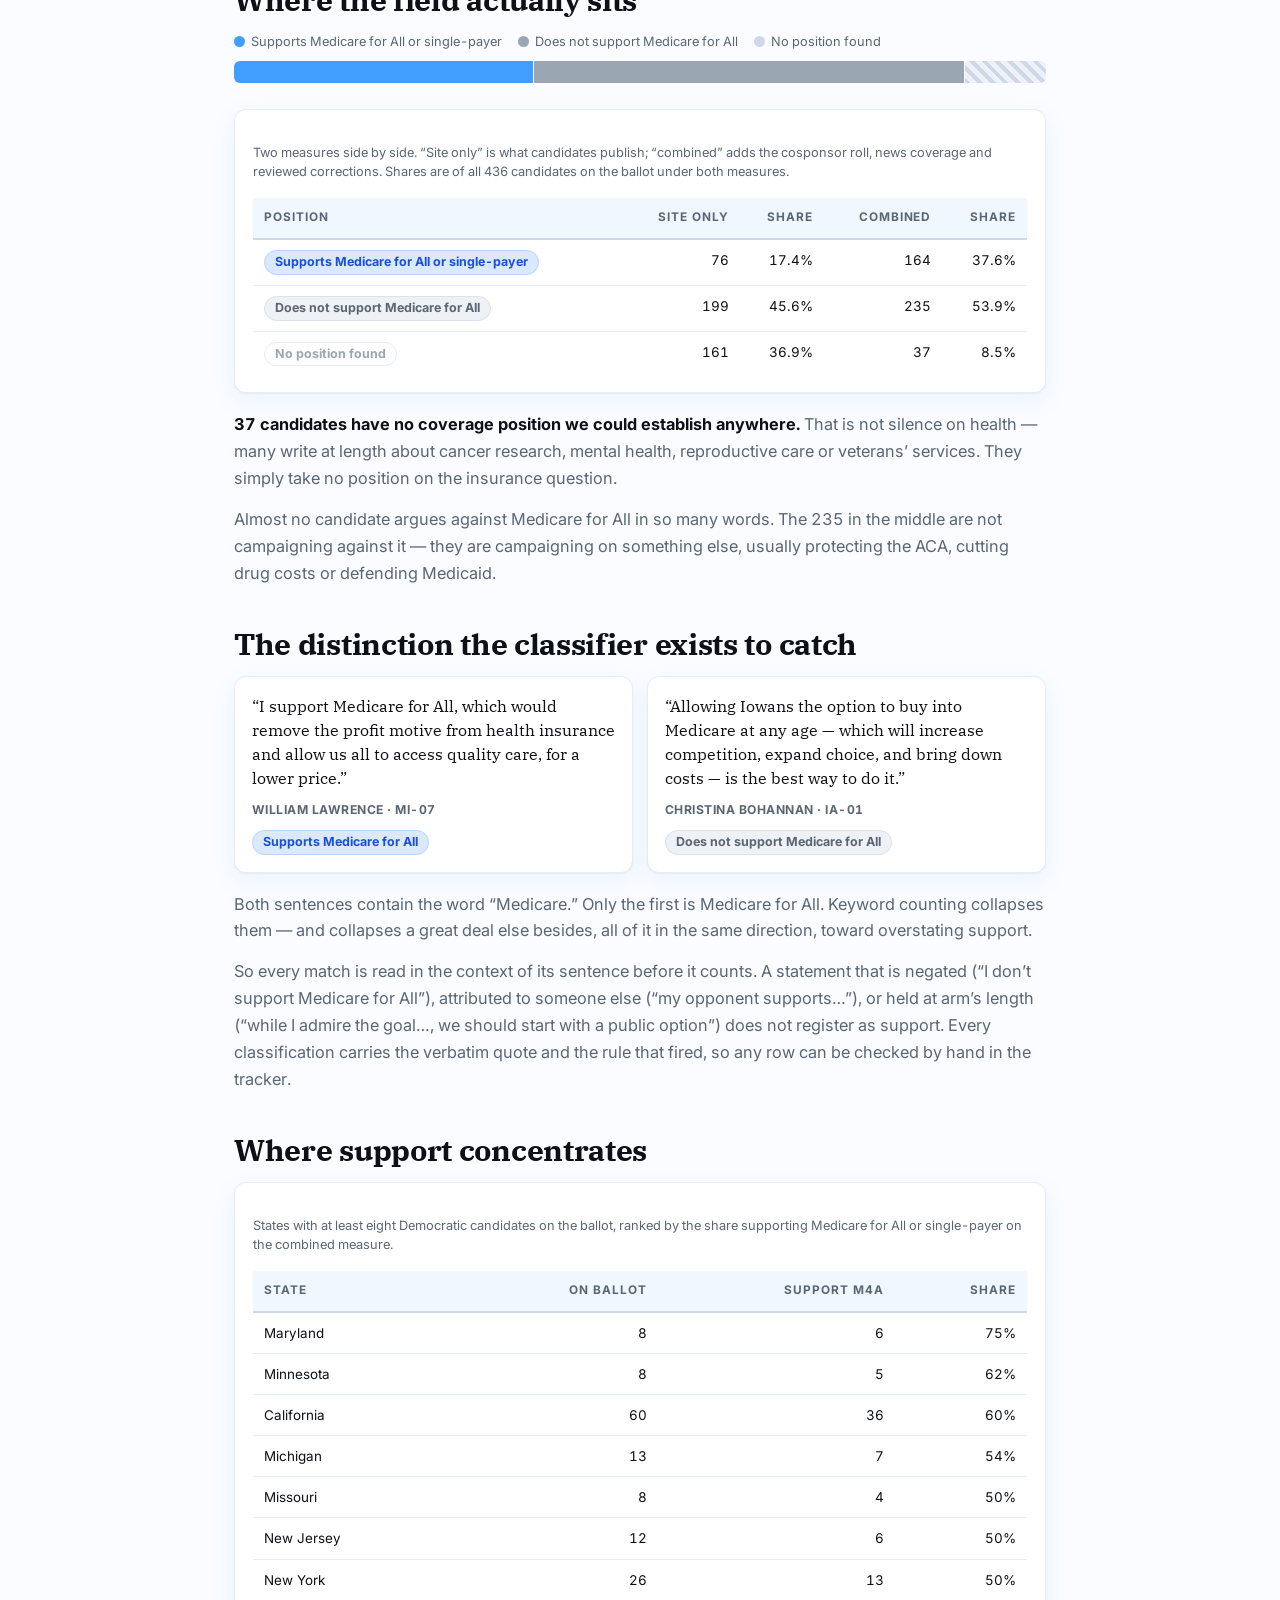
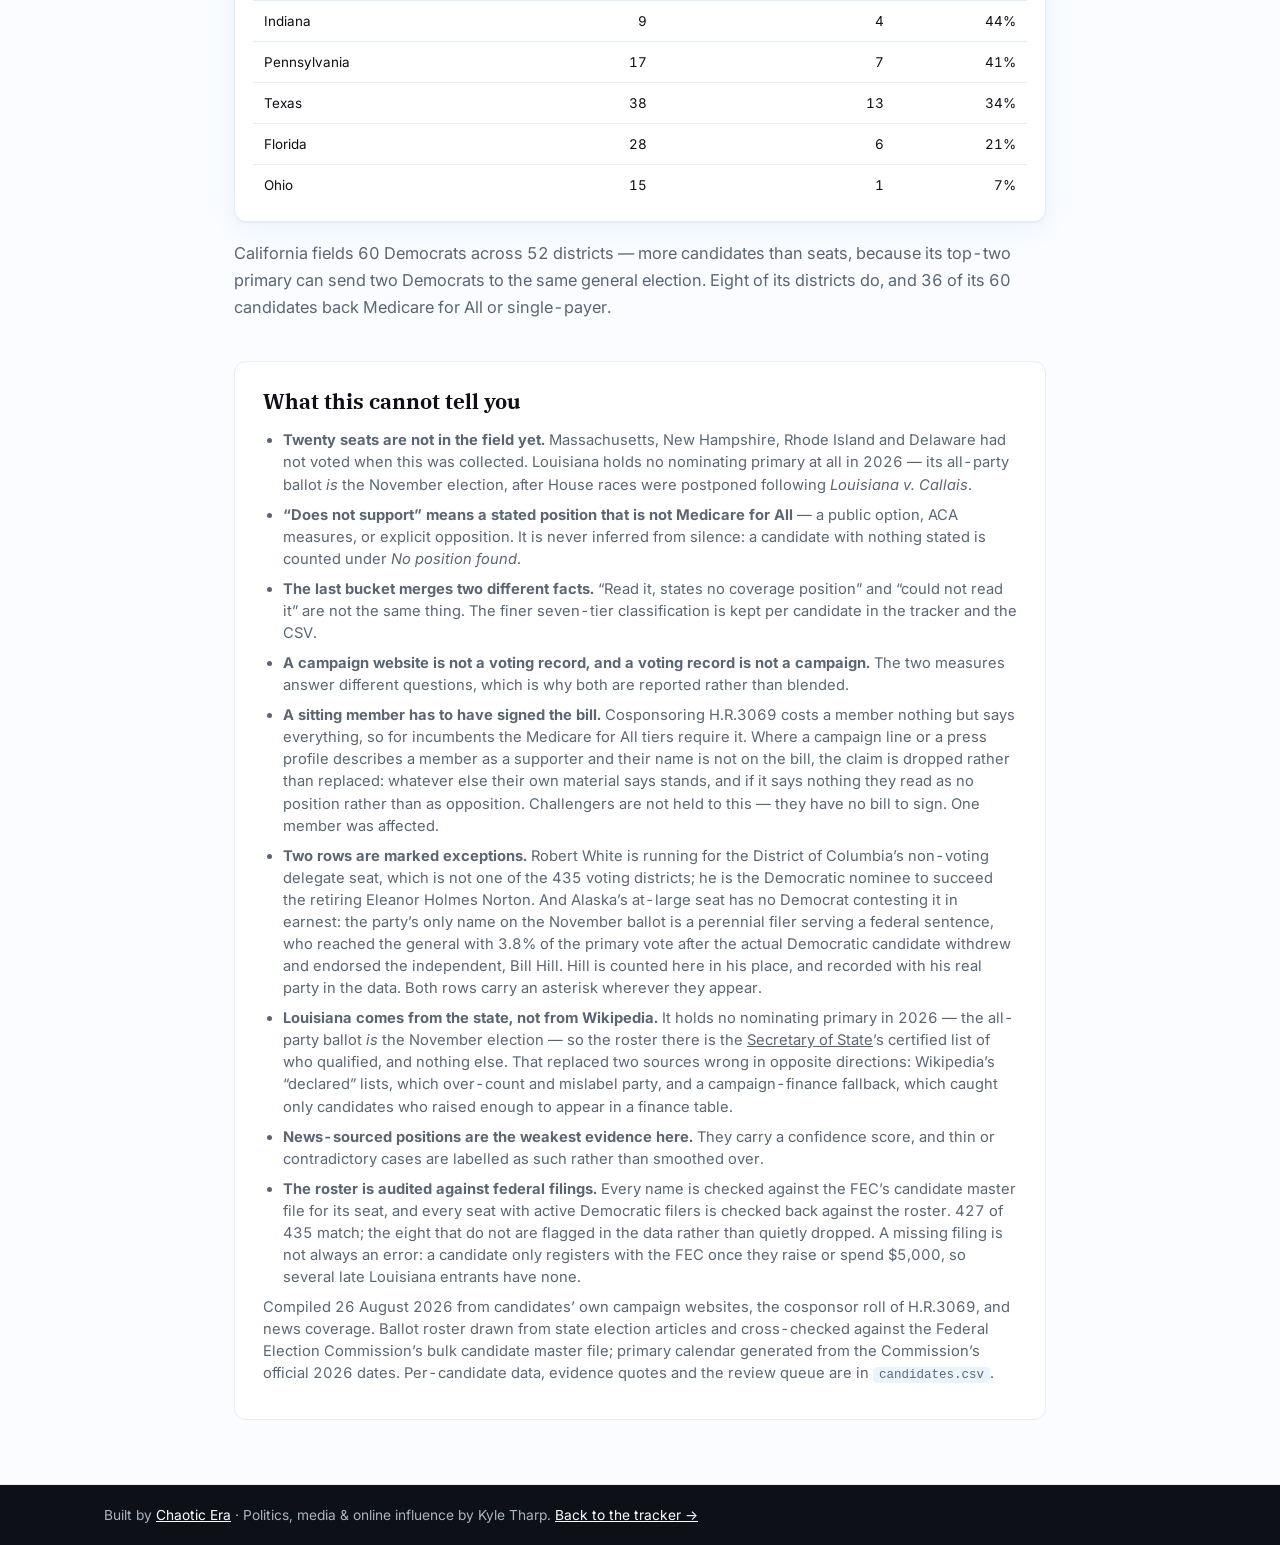
==== commit 41de732f: "Add Robert White, DC's delegate candidate, as a marked exception He is the Democratic nominee for th" ====
--- a/docs/analysis.html
+++ b/docs/analysis.html
@@ -85,14 +85,14 @@
             managed to read. So that comes first.
           </p>
           <p>
-            Reading campaign websites alone left 160 candidates unaccounted for — more than a third of
+            Reading campaign websites alone left 161 candidates unaccounted for — more than a third of
             the field, and not a random third, since the sites that defeat a crawler belong
             disproportionately to well-funded incumbents. Three further sources closed almost all of it.
           </p>
         </div>
         <section class="stats" style="margin-top:20px">
-          <div class="stat"><span class="k">On the ballot</span><span class="v">435</span><span class="n">Democratic candidates, plus one marked exception</span></div>
-          <div class="stat"><span class="k">With a position</span><span class="v">398</span><span class="n">from at least one source</span></div>
+          <div class="stat"><span class="k">On the ballot</span><span class="v">436</span><span class="n">Democratic candidates, plus two marked exceptions</span></div>
+          <div class="stat"><span class="k">With a position</span><span class="v">399</span><span class="n">from at least one source</span></div>
           <div class="stat"><span class="k">No position found</span><span class="v">37</span><span class="n">anywhere we looked</span></div>
         </section>
         <div class="methodology" style="margin-top:20px">
@@ -100,7 +100,7 @@
           <p>
             <strong>89</strong> candidates cosponsor H.R.3069, the Medicare for All Act — a recorded
             legislative act. <strong>252</strong> stated a position on their own campaign site.
-            <strong>63</strong> more were resolved from news coverage, and <strong>23</strong> by hand
+            <strong>63</strong> more were resolved from news coverage, and <strong>24</strong> by hand
             where the site serves a crawler almost nothing. Where they conflict, the stronger evidence
             wins, and every row in the tracker records which source decided it.
           </p>
@@ -108,11 +108,11 @@
       </section>
 
       <section class="block">
-        <h2 class="head">163 candidates support Medicare for All or single-payer</h2>
+        <h2 class="head">164 candidates support Medicare for All or single-payer</h2>
         <div class="figs">
           <div class="fig">
-            <span class="big">37.5%</span>
-            <span class="of">of all 435 on the ballot</span>
+            <span class="big">37.6%</span>
+            <span class="of">of all 436 on the ballot</span>
             <span class="what">
               support Medicare for All or single-payer, counting the bill’s cosponsors alongside those
               who say so publicly.
@@ -150,9 +150,9 @@
           <span class="lg"><i class="dot" style="background:#cdd9e8"></i>No position found</span>
         </div>
         <div class="sumrow" style="padding-top:0">
-          <div class="sumrow-track" role="img" aria-label="435 candidates: 163 support Medicare for All or single-payer, 235 do not support it, 37 no position found.">
-            <span class="sumseg seg-supports_m4a" style="width:37.47%"></span>
-            <span class="sumseg seg-does_not_support_m4a" style="width:54.02%"></span>
+          <div class="sumrow-track" role="img" aria-label="436 candidates: 164 support Medicare for All or single-payer, 235 do not support it, 37 no position found.">
+            <span class="sumseg seg-supports_m4a" style="width:37.61%"></span>
+            <span class="sumseg seg-does_not_support_m4a" style="width:53.90%"></span>
             <span class="sumseg seg-no_position_found" style="width:10.19%"></span>
           </div>
         </div>
@@ -160,7 +160,7 @@
         <div class="panel" style="margin-top:16px">
           <p class="cap">
             Two measures side by side. “Site only” is what candidates publish; “combined” adds the
-            cosponsor roll, news coverage and reviewed corrections. Shares are of all 435 candidates
+            cosponsor roll, news coverage and reviewed corrections. Shares are of all 436 candidates
             on the ballot under both measures.
           </p>
           <table>
@@ -176,15 +176,15 @@
             <tbody>
               <tr>
                 <td><span class="pos pos-supports_m4a">Supports Medicare for All or single-payer</span></td>
-                <td class="num">76</td><td class="num">17.5%</td><td class="num">163</td><td class="num">37.5%</td>
+                <td class="num">76</td><td class="num">17.4%</td><td class="num">164</td><td class="num">37.6%</td>
               </tr>
               <tr>
                 <td><span class="pos pos-does_not_support_m4a">Does not support Medicare for All</span></td>
-                <td class="num">199</td><td class="num">45.7%</td><td class="num">235</td><td class="num">54.0%</td>
+                <td class="num">199</td><td class="num">45.6%</td><td class="num">235</td><td class="num">53.9%</td>
               </tr>
               <tr>
                 <td><span class="pos pos-no_position_found">No position found</span></td>
-                <td class="num">160</td><td class="num">36.8%</td><td class="num">37</td><td class="num">8.5%</td>
+                <td class="num">161</td><td class="num">36.9%</td><td class="num">37</td><td class="num">8.5%</td>
               </tr>
             </tbody>
           </table>
@@ -310,12 +310,15 @@
             bill to sign. One member was affected.
           </li>
           <li>
-            <strong>One candidate on this list is not a Democrat.</strong> Alaska’s at-large seat has
+            <strong>Two rows are marked exceptions.</strong> Robert White is running for the District of
+            Columbia’s non-voting delegate seat, which is not one of the 435 voting districts; he is
+            the Democratic nominee to succeed the retiring Eleanor Holmes Norton. And Alaska’s
+            at-large seat has
             no Democrat contesting it in earnest: the party’s only name on the November ballot is a
             perennial filer serving a federal sentence, who reached the general with 3.8% of the
             primary vote after the actual Democratic candidate withdrew and endorsed the independent,
-            Bill Hill. Hill is counted here in his place, marked with an asterisk wherever he appears
-            and recorded with his real party in the data. He is the only such exception.
+            Bill Hill. Hill is counted here in his place, and recorded with his real party in the data.
+            Both rows carry an asterisk wherever they appear.
           </li>
           <li>
             <strong>Louisiana comes from the state, not from Wikipedia.</strong> It holds no
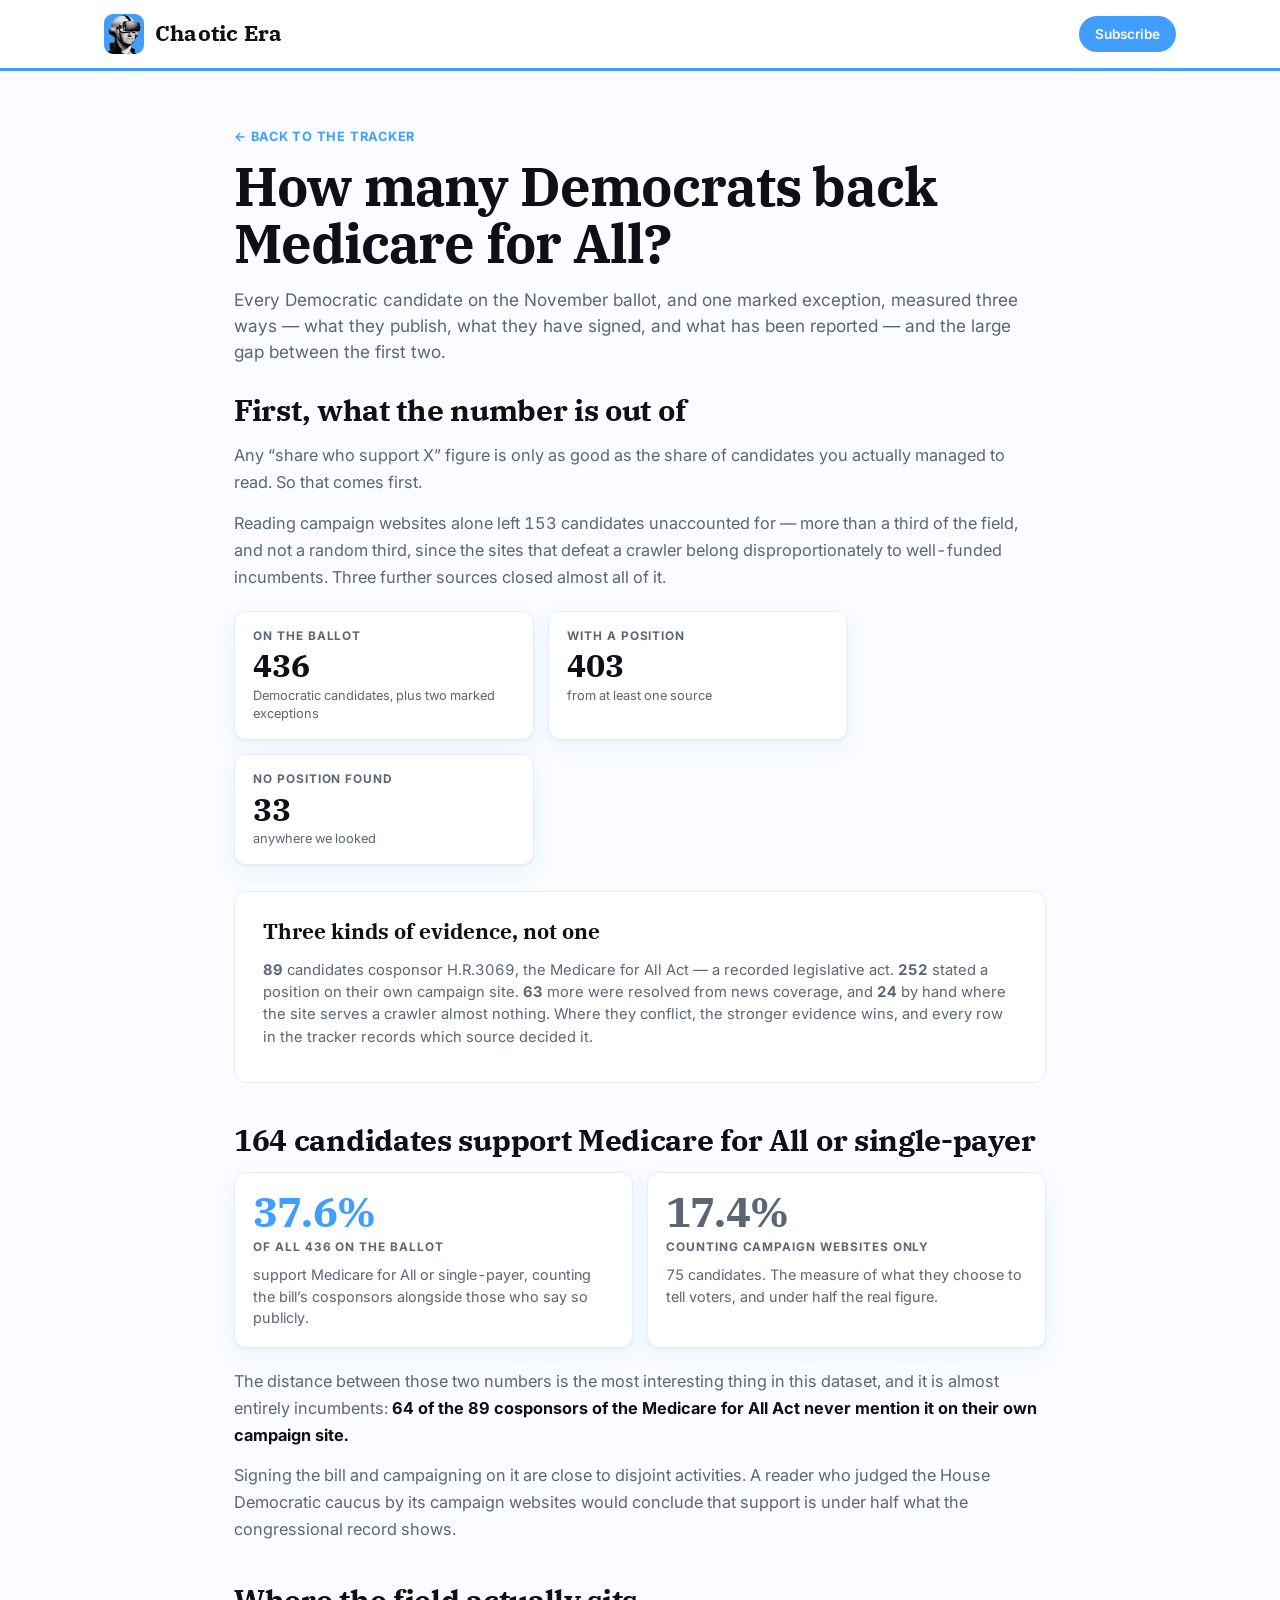
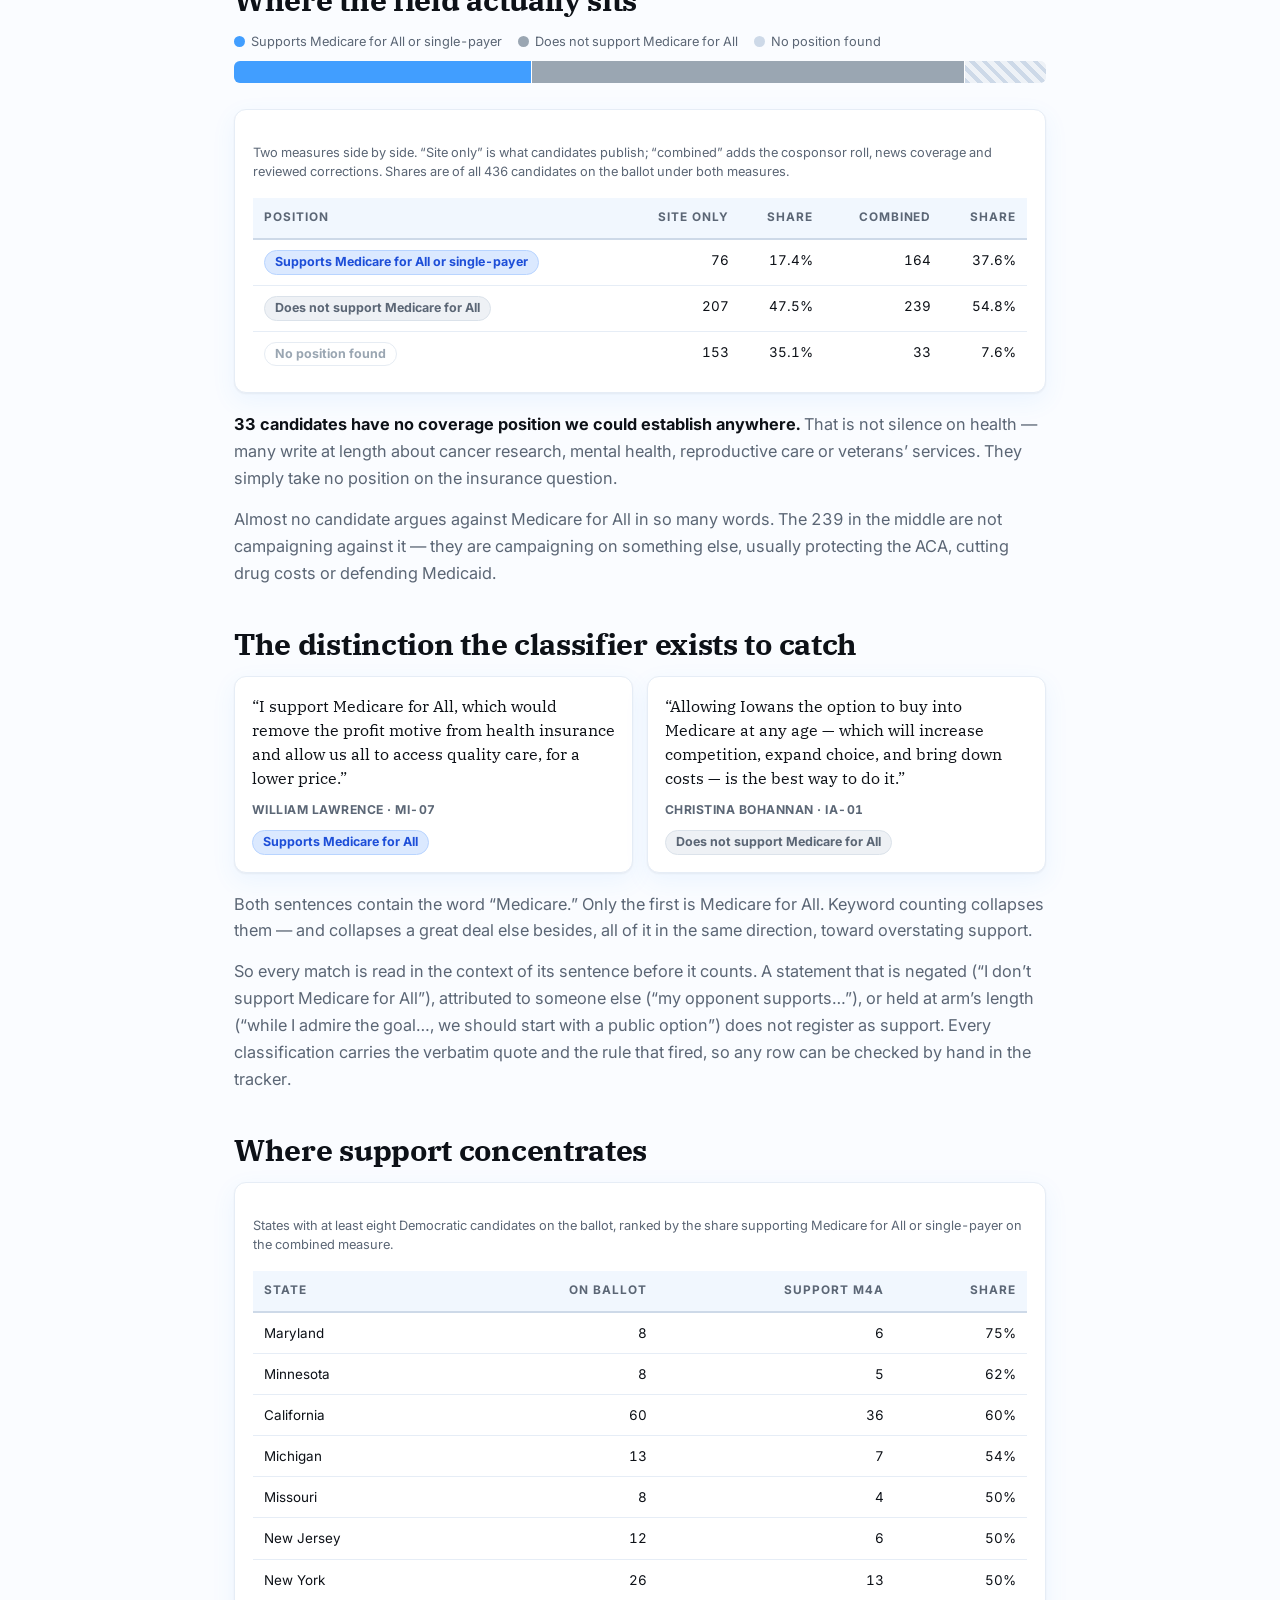
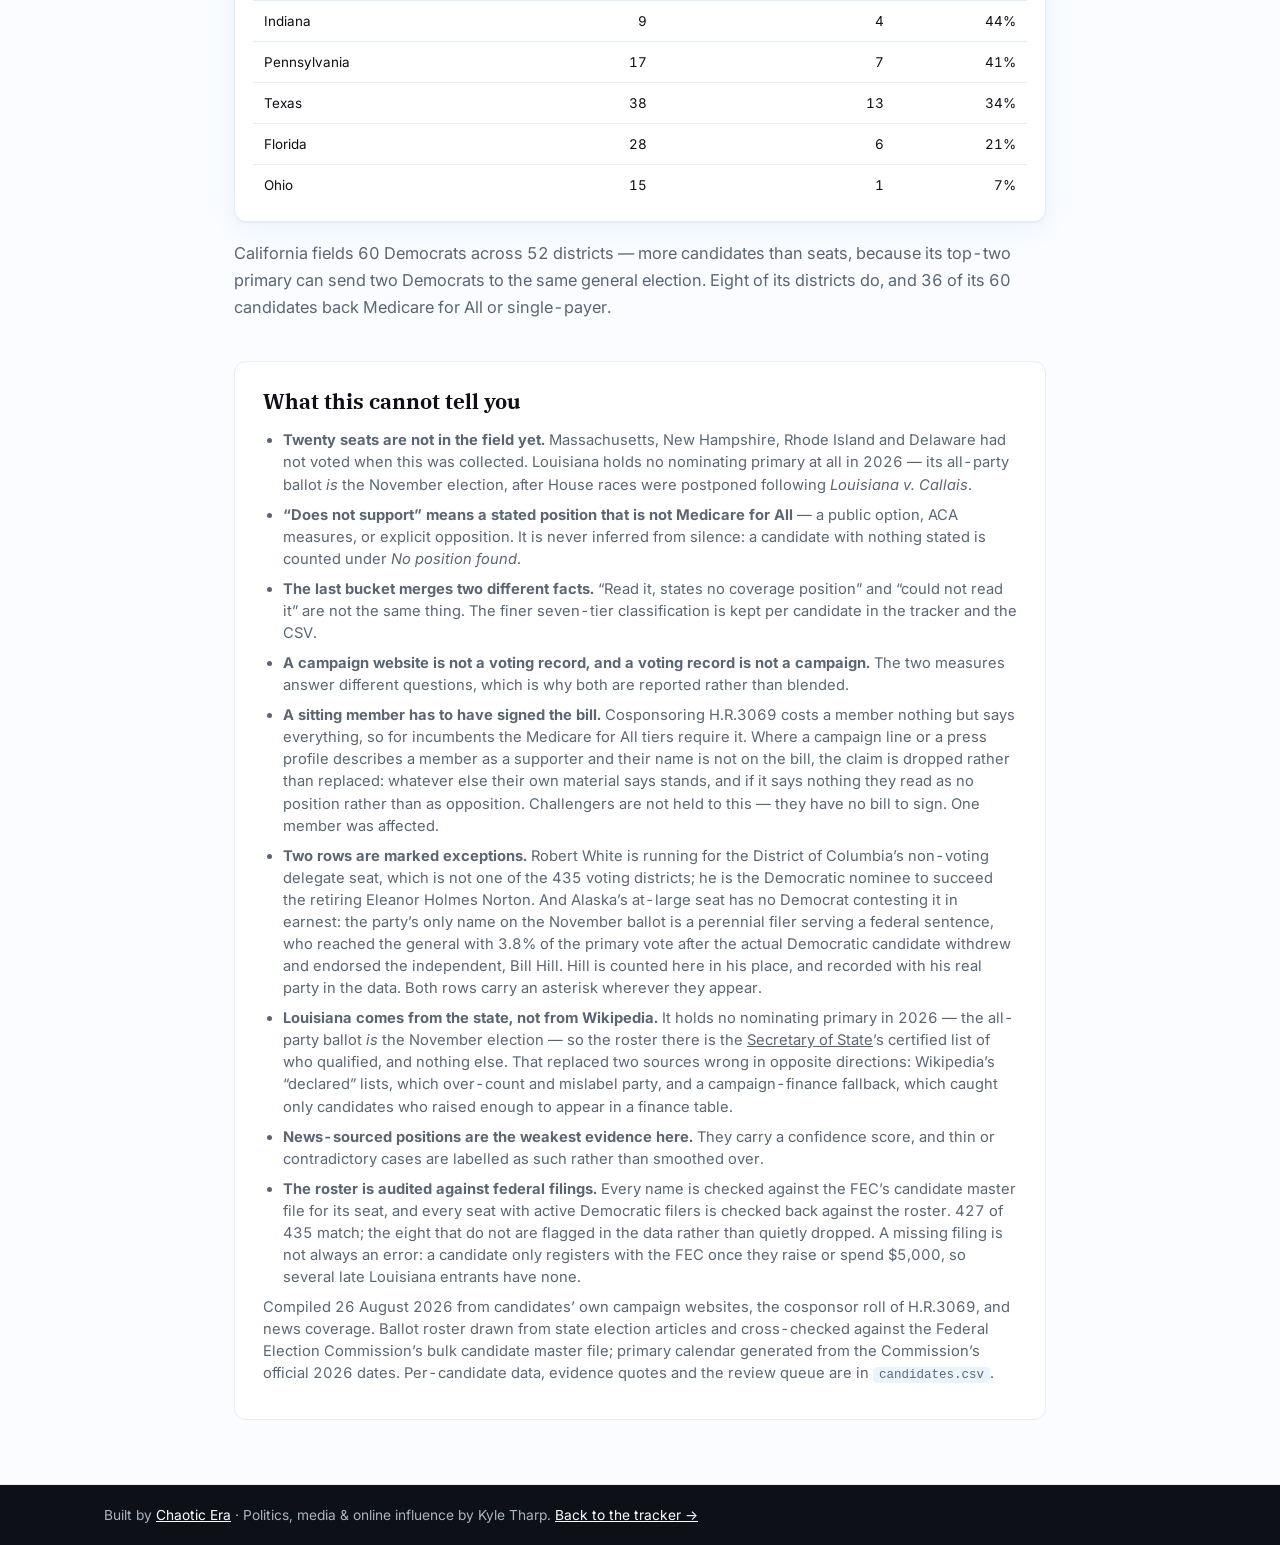
==== commit 2e0c98ee: "Follow affordability pages, and let the coverage rule hold real adjectives Chris Jones (AR-02) read " ====
--- a/docs/analysis.html
+++ b/docs/analysis.html
@@ -85,15 +85,15 @@
             managed to read. So that comes first.
           </p>
           <p>
-            Reading campaign websites alone left 161 candidates unaccounted for — more than a third of
+            Reading campaign websites alone left 153 candidates unaccounted for — more than a third of
             the field, and not a random third, since the sites that defeat a crawler belong
             disproportionately to well-funded incumbents. Three further sources closed almost all of it.
           </p>
         </div>
         <section class="stats" style="margin-top:20px">
           <div class="stat"><span class="k">On the ballot</span><span class="v">436</span><span class="n">Democratic candidates, plus two marked exceptions</span></div>
-          <div class="stat"><span class="k">With a position</span><span class="v">399</span><span class="n">from at least one source</span></div>
-          <div class="stat"><span class="k">No position found</span><span class="v">37</span><span class="n">anywhere we looked</span></div>
+          <div class="stat"><span class="k">With a position</span><span class="v">403</span><span class="n">from at least one source</span></div>
+          <div class="stat"><span class="k">No position found</span><span class="v">33</span><span class="n">anywhere we looked</span></div>
         </section>
         <div class="methodology" style="margin-top:20px">
           <h2>Three kinds of evidence, not one</h2>
@@ -150,9 +150,9 @@
           <span class="lg"><i class="dot" style="background:#cdd9e8"></i>No position found</span>
         </div>
         <div class="sumrow" style="padding-top:0">
-          <div class="sumrow-track" role="img" aria-label="436 candidates: 164 support Medicare for All or single-payer, 235 do not support it, 37 no position found.">
+          <div class="sumrow-track" role="img" aria-label="436 candidates: 164 support Medicare for All or single-payer, 239 do not support it, 33 no position found.">
             <span class="sumseg seg-supports_m4a" style="width:37.61%"></span>
-            <span class="sumseg seg-does_not_support_m4a" style="width:53.90%"></span>
+            <span class="sumseg seg-does_not_support_m4a" style="width:54.82%"></span>
             <span class="sumseg seg-no_position_found" style="width:10.19%"></span>
           </div>
         </div>
@@ -180,11 +180,11 @@
               </tr>
               <tr>
                 <td><span class="pos pos-does_not_support_m4a">Does not support Medicare for All</span></td>
-                <td class="num">199</td><td class="num">45.6%</td><td class="num">235</td><td class="num">53.9%</td>
+                <td class="num">207</td><td class="num">47.5%</td><td class="num">239</td><td class="num">54.8%</td>
               </tr>
               <tr>
                 <td><span class="pos pos-no_position_found">No position found</span></td>
-                <td class="num">161</td><td class="num">36.9%</td><td class="num">37</td><td class="num">8.5%</td>
+                <td class="num">153</td><td class="num">35.1%</td><td class="num">33</td><td class="num">7.6%</td>
               </tr>
             </tbody>
           </table>
@@ -192,13 +192,13 @@
 
         <div class="prose" style="margin-top:18px">
           <p>
-            <strong>37 candidates have no coverage position we could establish anywhere.</strong> That
+            <strong>33 candidates have no coverage position we could establish anywhere.</strong> That
             is not silence on health — many write at length about cancer research, mental health,
             reproductive care or veterans’ services. They simply take no position on the insurance
             question.
           </p>
           <p>
-            Almost no candidate argues against Medicare for All in so many words. The 235 in the middle
+            Almost no candidate argues against Medicare for All in so many words. The 239 in the middle
             are not campaigning against it — they are campaigning on something else, usually protecting
             the ACA, cutting drug costs or defending Medicaid.
           </p>
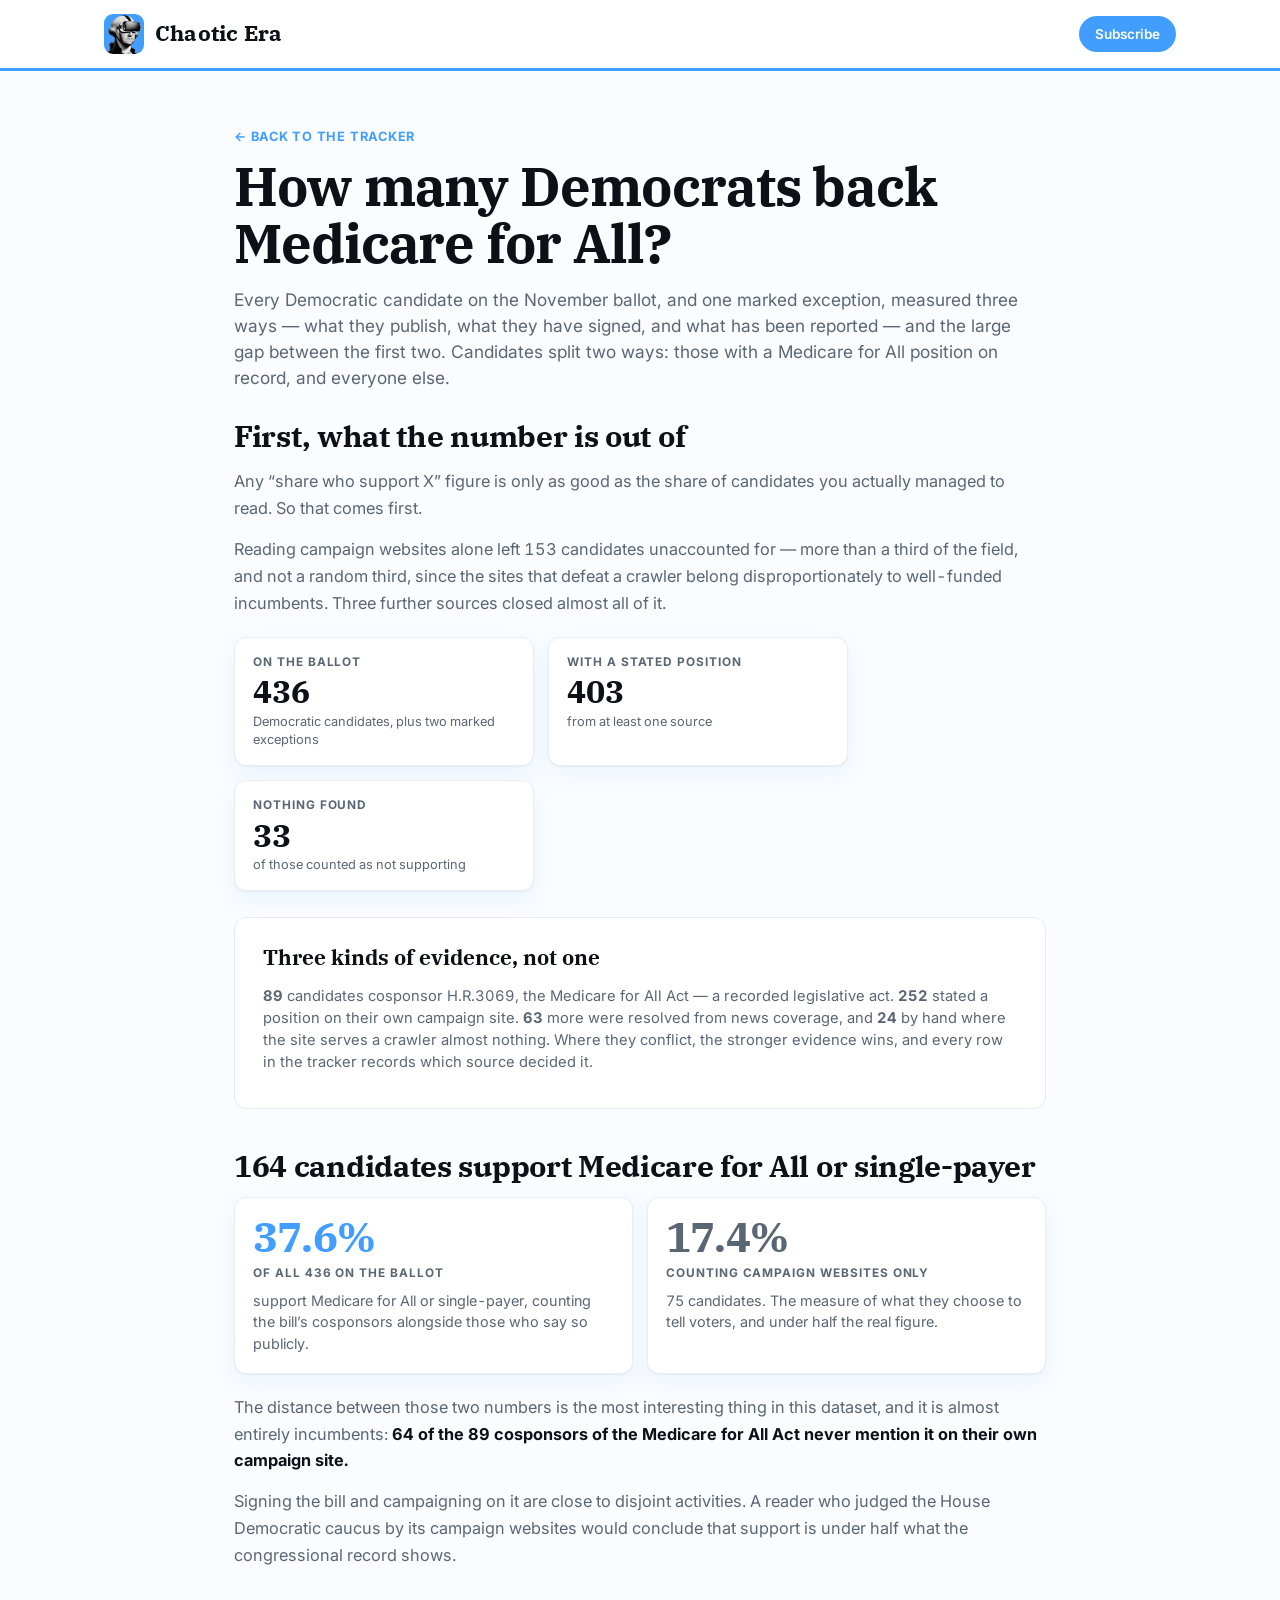
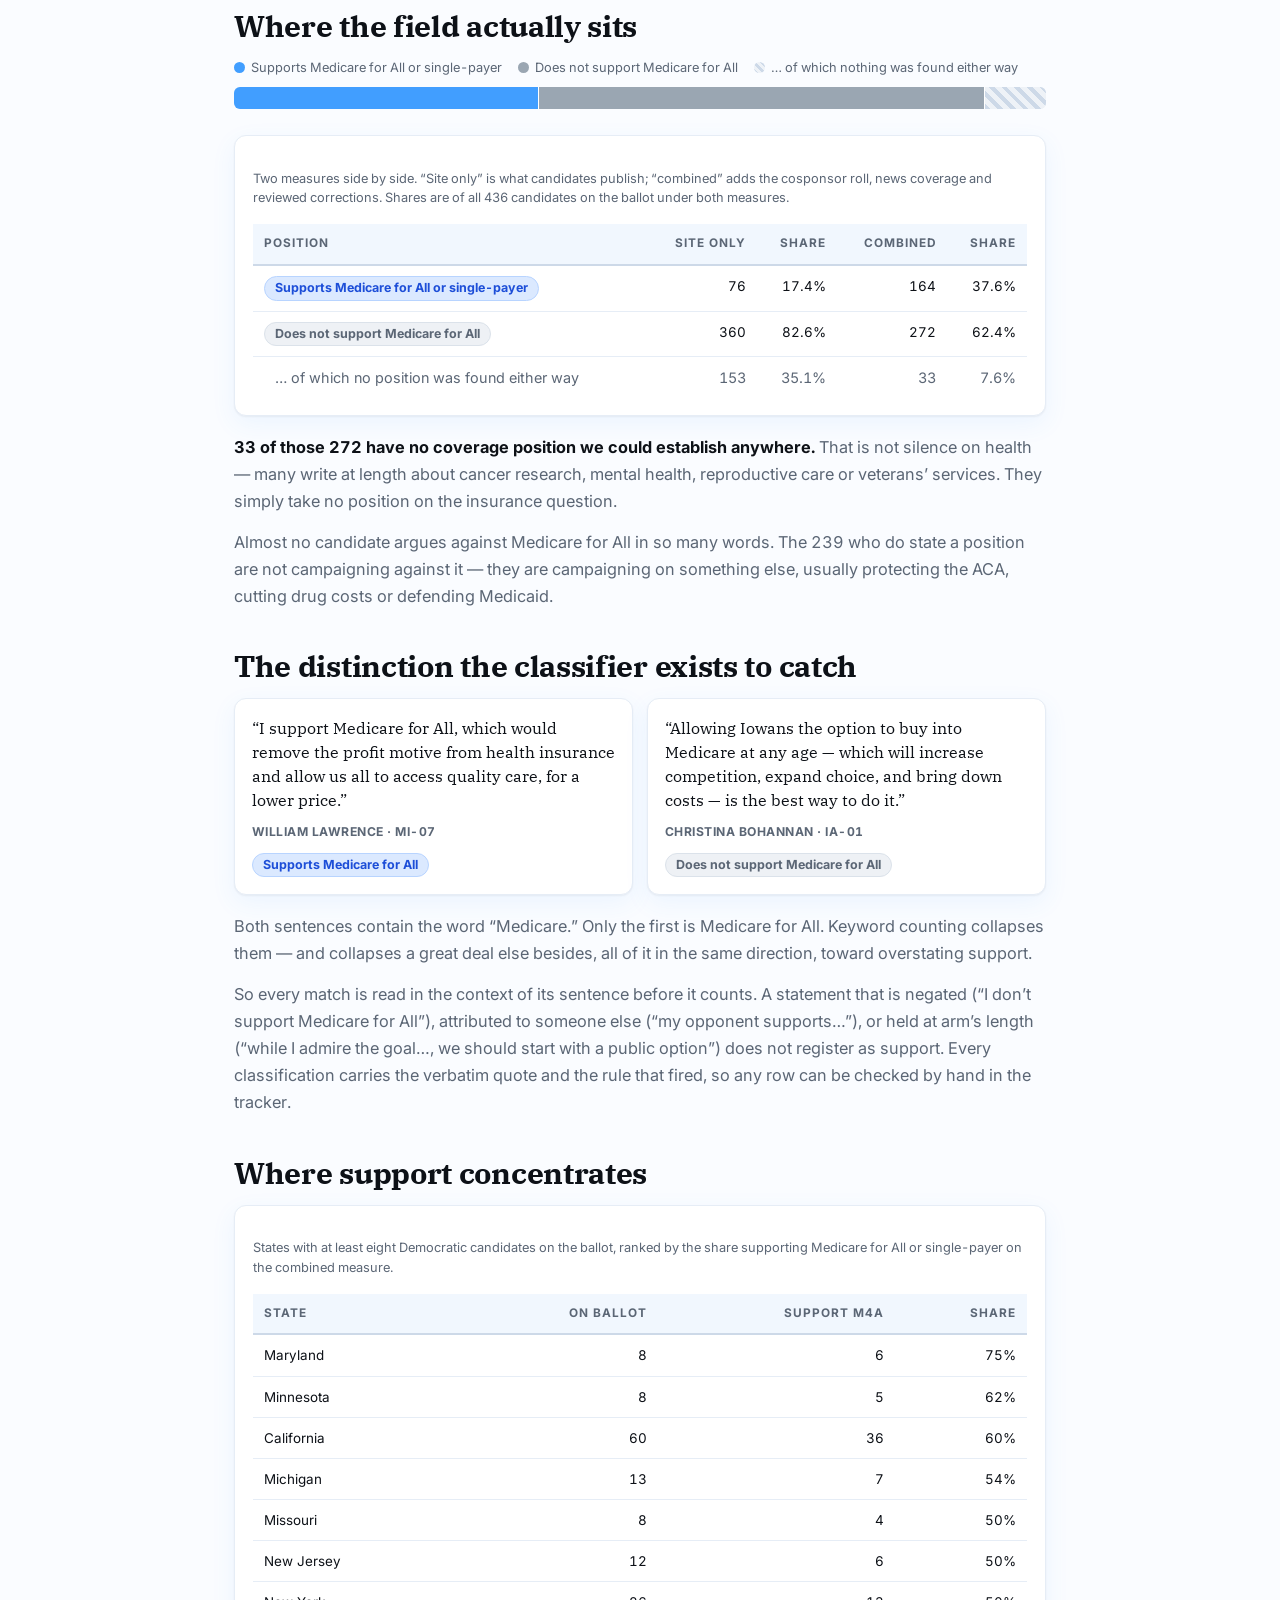
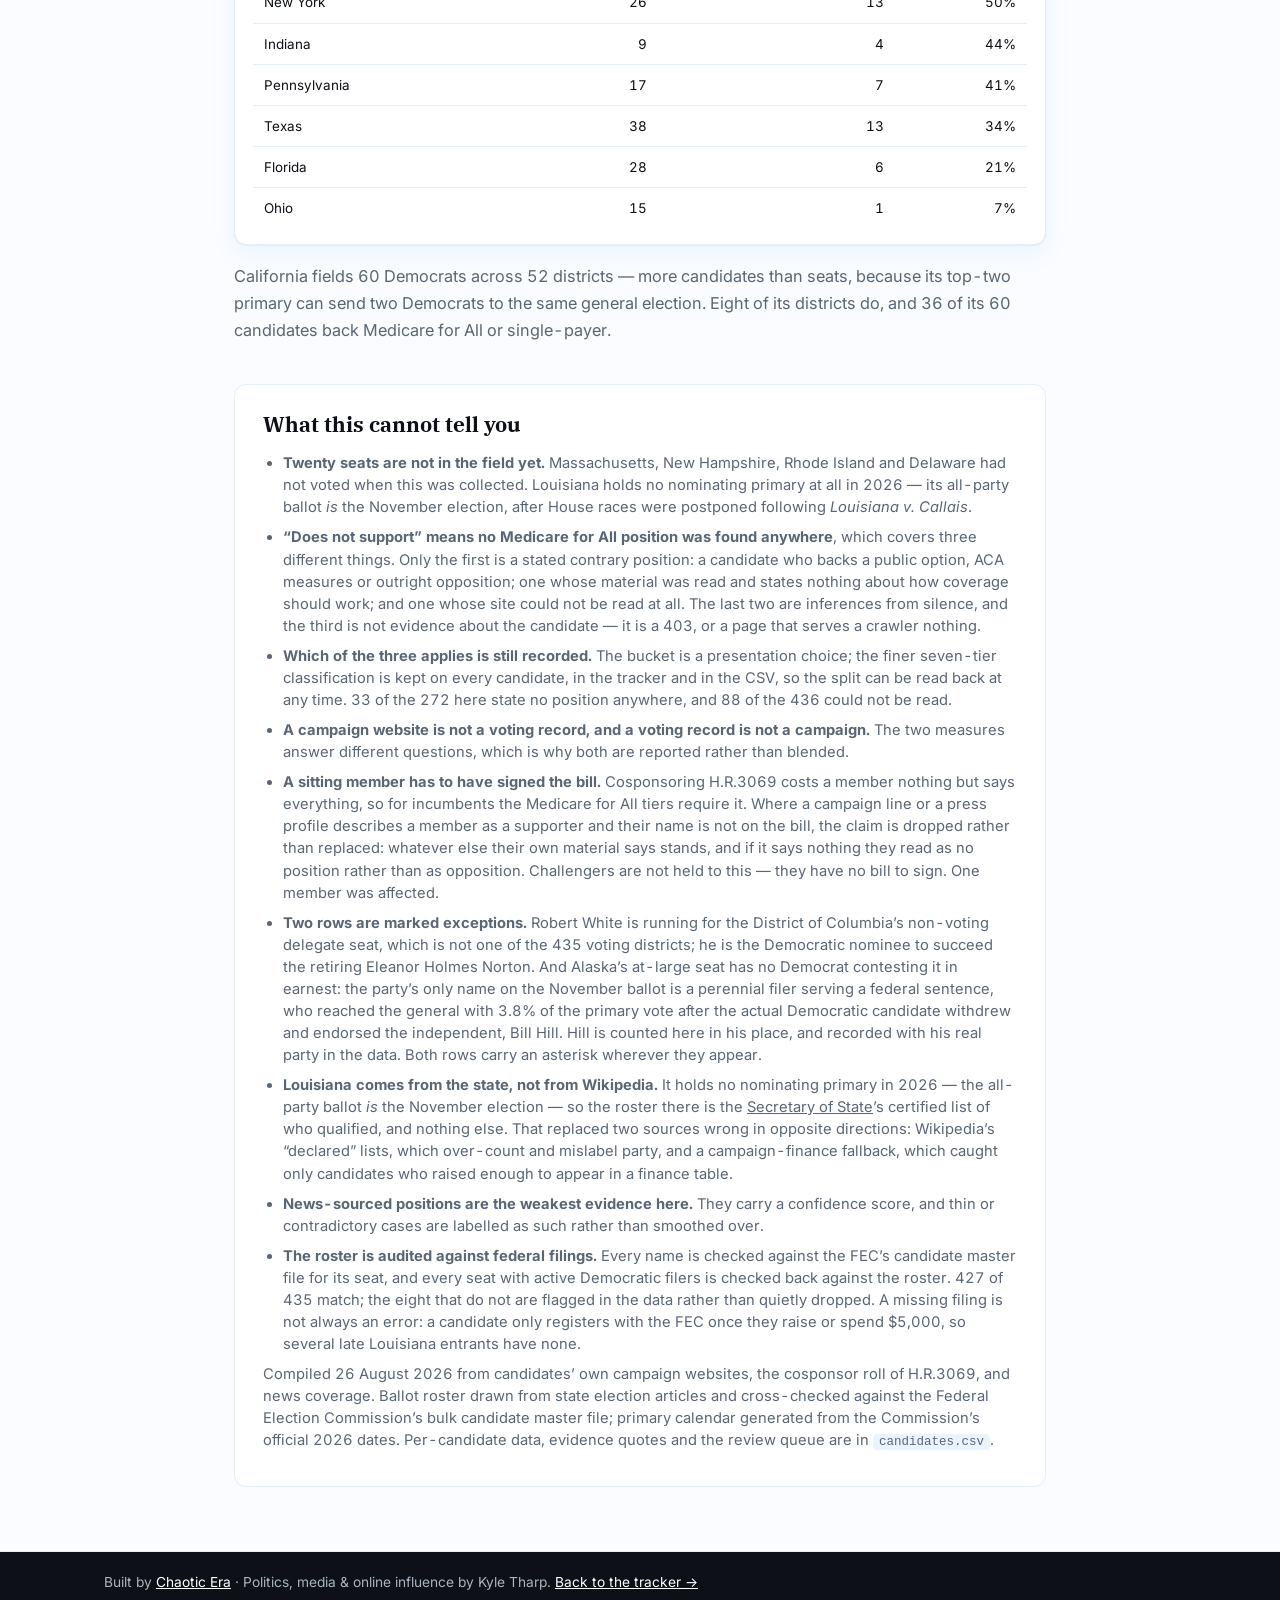
==== commit 991b678c: "Collapse to two buckets, and add the newsletter chart "No position found" is merged into "Does not s" ====
--- a/docs/analysis.html
+++ b/docs/analysis.html
@@ -74,6 +74,7 @@
         <p class="dek">
           Every Democratic candidate on the November ballot, and one marked exception, measured three ways — what they publish,
           what they have signed, and what has been reported — and the large gap between the first two.
+          Candidates split two ways: those with a Medicare for All position on record, and everyone else.
         </p>
       </section>
 
@@ -92,8 +93,8 @@
         </div>
         <section class="stats" style="margin-top:20px">
           <div class="stat"><span class="k">On the ballot</span><span class="v">436</span><span class="n">Democratic candidates, plus two marked exceptions</span></div>
-          <div class="stat"><span class="k">With a position</span><span class="v">403</span><span class="n">from at least one source</span></div>
-          <div class="stat"><span class="k">No position found</span><span class="v">33</span><span class="n">anywhere we looked</span></div>
+          <div class="stat"><span class="k">With a stated position</span><span class="v">403</span><span class="n">from at least one source</span></div>
+          <div class="stat"><span class="k">Nothing found</span><span class="v">33</span><span class="n">of those counted as not supporting</span></div>
         </section>
         <div class="methodology" style="margin-top:20px">
           <h2>Three kinds of evidence, not one</h2>
@@ -147,13 +148,13 @@
         <div class="chart-legend">
           <span class="lg"><i class="dot" style="background:var(--accent)"></i>Supports Medicare for All or single-payer</span>
           <span class="lg"><i class="dot" style="background:#9aa6b2"></i>Does not support Medicare for All</span>
-          <span class="lg"><i class="dot" style="background:#cdd9e8"></i>No position found</span>
+          <span class="lg"><i class="dot dot-hatch"></i>&hellip; of which nothing was found either way</span>
         </div>
         <div class="sumrow" style="padding-top:0">
-          <div class="sumrow-track" role="img" aria-label="436 candidates: 164 support Medicare for All or single-payer, 239 do not support it, 33 no position found.">
+          <div class="sumrow-track" role="img" aria-label="436 candidates: 164 support Medicare for All or single-payer, 272 do not, of whom 33 state no position anywhere.">
             <span class="sumseg seg-supports_m4a" style="width:37.61%"></span>
             <span class="sumseg seg-does_not_support_m4a" style="width:54.82%"></span>
-            <span class="sumseg seg-no_position_found" style="width:10.19%"></span>
+            <span class="sumseg seg-no_position_found" style="width:7.57%"></span>
           </div>
         </div>
 
@@ -180,10 +181,10 @@
               </tr>
               <tr>
                 <td><span class="pos pos-does_not_support_m4a">Does not support Medicare for All</span></td>
-                <td class="num">207</td><td class="num">47.5%</td><td class="num">239</td><td class="num">54.8%</td>
+                <td class="num">360</td><td class="num">82.6%</td><td class="num">272</td><td class="num">62.4%</td>
               </tr>
-              <tr>
-                <td><span class="pos pos-no_position_found">No position found</span></td>
+              <tr class="subrow">
+                <td>&hellip; of which no position was found either way</td>
                 <td class="num">153</td><td class="num">35.1%</td><td class="num">33</td><td class="num">7.6%</td>
               </tr>
             </tbody>
@@ -192,14 +193,14 @@
 
         <div class="prose" style="margin-top:18px">
           <p>
-            <strong>33 candidates have no coverage position we could establish anywhere.</strong> That
+            <strong>33 of those 272 have no coverage position we could establish anywhere.</strong> That
             is not silence on health — many write at length about cancer research, mental health,
             reproductive care or veterans’ services. They simply take no position on the insurance
             question.
           </p>
           <p>
-            Almost no candidate argues against Medicare for All in so many words. The 239 in the middle
-            are not campaigning against it — they are campaigning on something else, usually protecting
+            Almost no candidate argues against Medicare for All in so many words. The 239 who do state a
+            position are not campaigning against it — they are campaigning on something else, usually protecting
             the ACA, cutting drug costs or defending Medicaid.
           </p>
         </div>
@@ -287,14 +288,18 @@
             races were postponed following <em>Louisiana v. Callais</em>.
           </li>
           <li>
-            <strong>“Does not support” means a stated position that is not Medicare for All</strong> — a
-            public option, ACA measures, or explicit opposition. It is never inferred from silence: a
-            candidate with nothing stated is counted under <em>No position found</em>.
-          </li>
-          <li>
-            <strong>The last bucket merges two different facts.</strong> “Read it, states no coverage
-            position” and “could not read it” are not the same thing. The finer seven-tier
-            classification is kept per candidate in the tracker and the CSV.
+            <strong>“Does not support” means no Medicare for All position was found anywhere</strong>,
+            which covers three different things. Only the first is a stated contrary position: a
+            candidate who backs a public option, ACA measures or outright opposition; one whose
+            material was read and states nothing about how coverage should work; and one whose site
+            could not be read at all. The last two are inferences from silence, and the third is not
+            evidence about the candidate — it is a 403, or a page that serves a crawler nothing.
+          </li>
+          <li>
+            <strong>Which of the three applies is still recorded.</strong> The bucket is a
+            presentation choice; the finer seven-tier classification is kept on every candidate, in
+            the tracker and in the CSV, so the split can be read back at any time. 33 of the 272
+            here state no position anywhere, and 88 of the 436 could not be read.
           </li>
           <li>
             <strong>A campaign website is not a voting record, and a voting record is not a campaign.</strong>
--- a/docs/styles.css
+++ b/docs/styles.css
@@ -156,6 +156,10 @@
 .pos-supports_m4a         { background: #dbe9ff; color: #1d4ed8; border-color: #b8d4ff; }
 .pos-does_not_support_m4a { background: #eef1f5; color: #5b6675; border-color: #dbe2ea; }
 .pos-no_position_found    { background: transparent; color: #9aa6b2; border-color: #e6ecf3; }
+/* The "of which" row: a component of the row above, not a bucket of its own. */
+.subrow td { color: var(--ink-soft); font-size: 0.9em; }
+.subrow td:first-child { padding-left: 22px; }
+.dot-hatch { background: repeating-linear-gradient(45deg, #cdd9e8 0 3px, #eef2f7 3px 6px); }
 
 /* ---------- Cook Political Report race ratings ----------
    The Cook Political Report's rating for the district, not this project's, and
